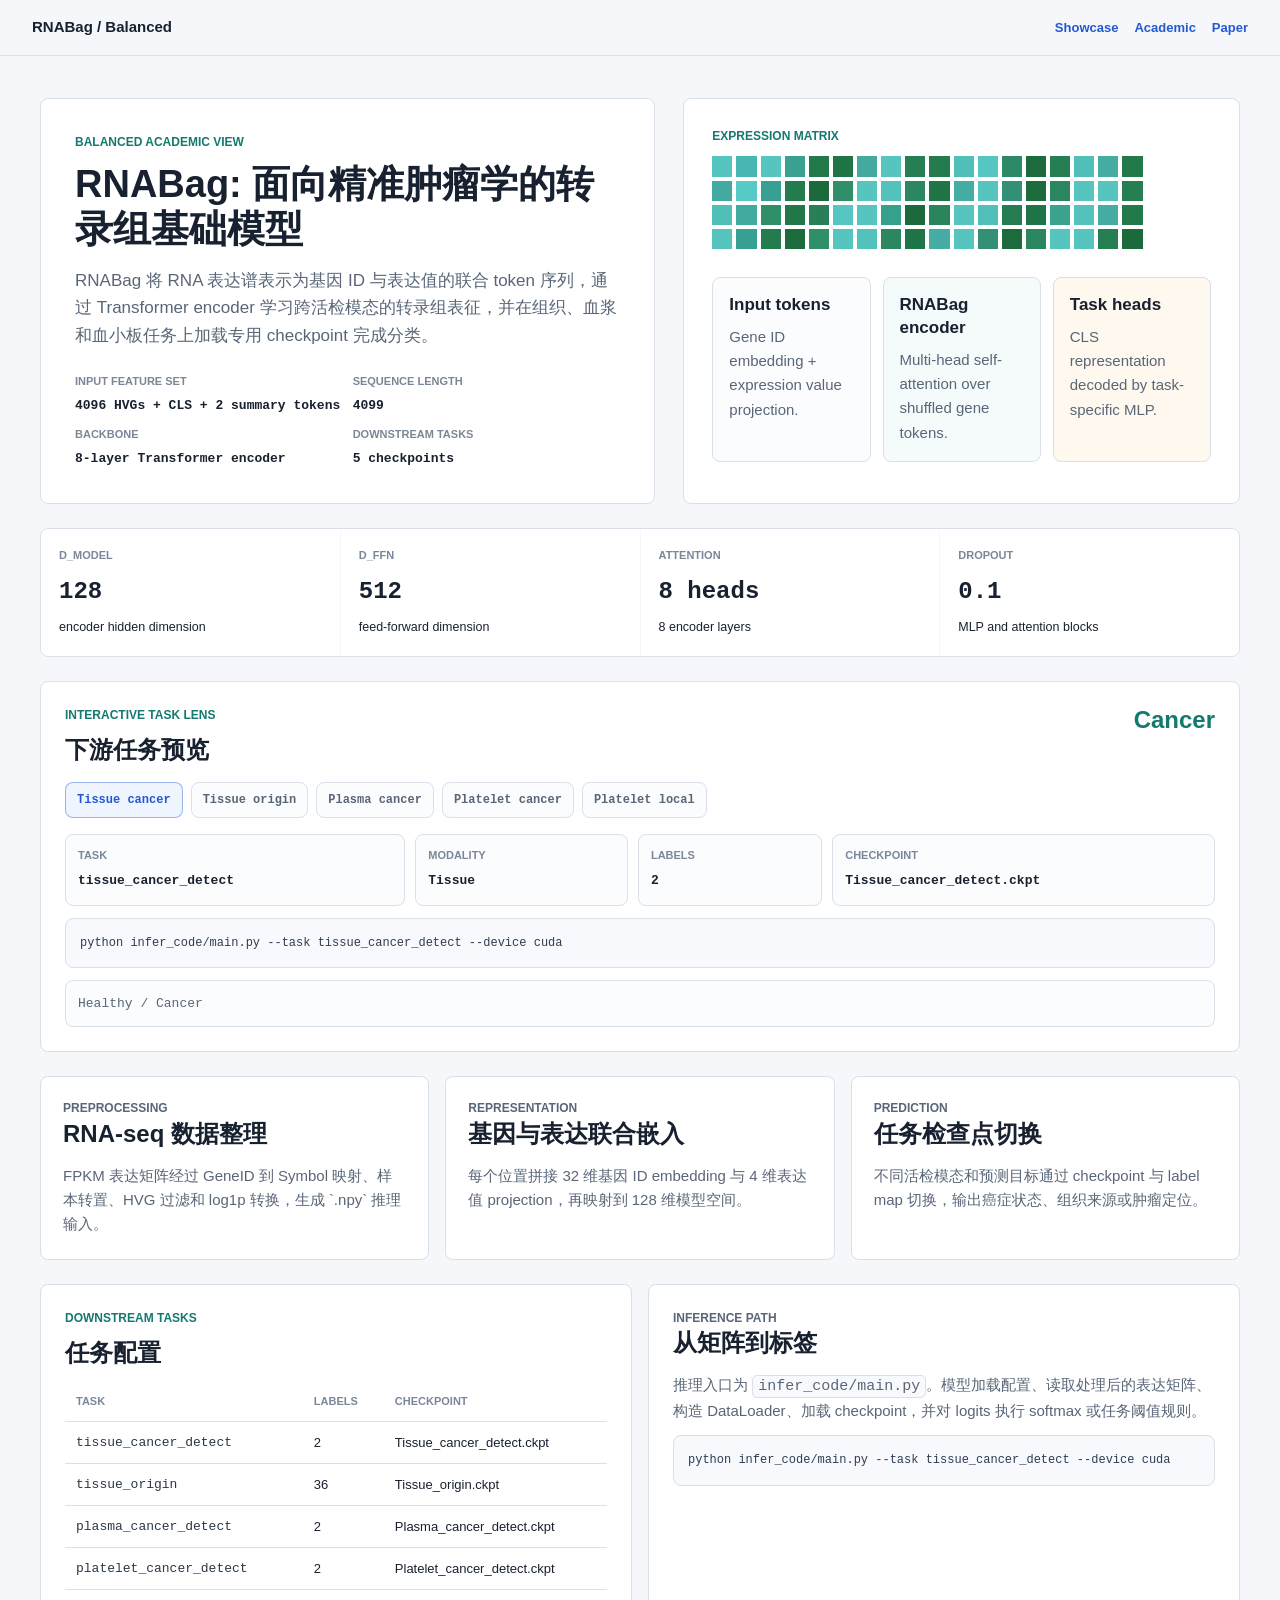
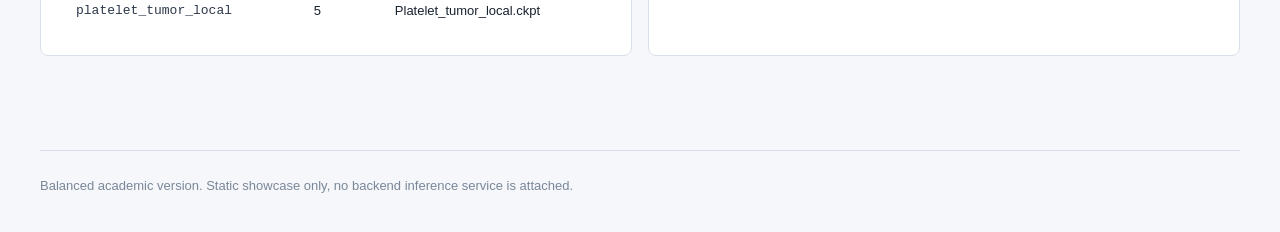
==== frontend/index2.html @ e2cae3b9 "Build RNABag showcase frontend" ====
<!doctype html>
<html lang="zh-CN">
<head>
  <meta charset="utf-8">
  <meta name="viewport" content="width=device-width, initial-scale=1">
  <title>RNABag Balanced Academic Showcase</title>
  <meta name="description" content="RNABag balanced academic showcase: model overview, architecture configuration, tasks, and inference workflow.">
  <link rel="icon" href="data:,">
  <link rel="stylesheet" href="academic.css">
</head>
<body>
  <nav class="academic-nav" aria-label="版本导航">
    <strong>RNABag / Balanced</strong>
    <div>
      <a href="index.html">Showcase</a>
      <a href="index3.html">Academic</a>
      <a href="https://www.biorxiv.org/content/10.64898/2026.04.19.719450v1" target="_blank" rel="noreferrer">Paper</a>
    </div>
  </nav>

  <main class="academic-page">
    <section class="balanced-hero" aria-labelledby="balanced-title">
      <div class="paper-title">
        <p class="kicker">Balanced Academic View</p>
        <h1 id="balanced-title">RNABag: 面向精准肿瘤学的转录组基础模型</h1>
        <p class="lead">
          RNABag 将 RNA 表达谱表示为基因 ID 与表达值的联合 token 序列，通过 Transformer encoder 学习跨活检模态的转录组表征，并在组织、血浆和血小板任务上加载专用 checkpoint 完成分类。
        </p>
        <div class="metadata" aria-label="模型摘要">
          <div>
            <span>Input feature set</span>
            <strong>4096 HVGs + CLS + 2 summary tokens</strong>
          </div>
          <div>
            <span>Sequence length</span>
            <strong>4099</strong>
          </div>
          <div>
            <span>Backbone</span>
            <strong>8-layer Transformer encoder</strong>
          </div>
          <div>
            <span>Downstream tasks</span>
            <strong>5 checkpoints</strong>
          </div>
        </div>
      </div>

      <aside class="diagram-panel" aria-label="RNABag 简化结构图">
        <p class="kicker">Expression Matrix</p>
        <div class="matrix-mini" aria-hidden="true">
          <span style="--c:#56c5c0"></span><span style="--c:#48b7b2"></span><span style="--c:#56c5c0"></span><span style="--c:#39a092"></span><span style="--c:#227a4a"></span><span style="--c:#1f7546"></span><span style="--c:#44aaa0"></span><span style="--c:#56c5c0"></span><span style="--c:#267f52"></span><span style="--c:#247b4d"></span><span style="--c:#50bfb8"></span><span style="--c:#55c6c2"></span><span style="--c:#2c8a66"></span><span style="--c:#1d6b3c"></span><span style="--c:#267f52"></span><span style="--c:#50bfb8"></span><span style="--c:#45ada4"></span><span style="--c:#227a4a"></span>
          <span style="--c:#42aaa0"></span><span style="--c:#58cac6"></span><span style="--c:#38a092"></span><span style="--c:#247b4d"></span><span style="--c:#1c6a3c"></span><span style="--c:#2e8f68"></span><span style="--c:#56c5c0"></span><span style="--c:#54c2bc"></span><span style="--c:#2a875f"></span><span style="--c:#1f7546"></span><span style="--c:#45ada4"></span><span style="--c:#56c5c0"></span><span style="--c:#348f77"></span><span style="--c:#1d6b3c"></span><span style="--c:#2a875f"></span><span style="--c:#56c5c0"></span><span style="--c:#56c5c0"></span><span style="--c:#267f52"></span>
          <span style="--c:#50bfb8"></span><span style="--c:#43aaa0"></span><span style="--c:#2e8f68"></span><span style="--c:#217748"></span><span style="--c:#287f58"></span><span style="--c:#55c6c2"></span><span style="--c:#56c5c0"></span><span style="--c:#35a08c"></span><span style="--c:#1c6a3c"></span><span style="--c:#2b855c"></span><span style="--c:#56c5c0"></span><span style="--c:#51c0bb"></span><span style="--c:#257c50"></span><span style="--c:#207548"></span><span style="--c:#3ba48f"></span><span style="--c:#54c2bc"></span><span style="--c:#45ada4"></span><span style="--c:#227a4a"></span>
          <span style="--c:#56c5c0"></span><span style="--c:#38a092"></span><span style="--c:#247b4d"></span><span style="--c:#1d6b3c"></span><span style="--c:#2e8f68"></span><span style="--c:#56c5c0"></span><span style="--c:#54c2bc"></span><span style="--c:#2a875f"></span><span style="--c:#207548"></span><span style="--c:#45ada4"></span><span style="--c:#56c5c0"></span><span style="--c:#348f77"></span><span style="--c:#1d6b3c"></span><span style="--c:#2a875f"></span><span style="--c:#56c5c0"></span><span style="--c:#56c5c0"></span><span style="--c:#267f52"></span><span style="--c:#1c6a3c"></span>
        </div>
        <div class="flow-stack">
          <article>
            <h3>Input tokens</h3>
            <p>Gene ID embedding + expression value projection.</p>
          </article>
          <article>
            <h3>RNABag encoder</h3>
            <p>Multi-head self-attention over shuffled gene tokens.</p>
          </article>
          <article>
            <h3>Task heads</h3>
            <p>CLS representation decoded by task-specific MLP.</p>
          </article>
        </div>
      </aside>
    </section>

    <section class="stat-list" aria-label="核心配置">
      <article>
        <span>d_model</span>
        <strong>128</strong>
        <small>encoder hidden dimension</small>
      </article>
      <article>
        <span>d_ffn</span>
        <strong>512</strong>
        <small>feed-forward dimension</small>
      </article>
      <article>
        <span>attention</span>
        <strong>8 heads</strong>
        <small>8 encoder layers</small>
      </article>
      <article>
        <span>dropout</span>
        <strong>0.1</strong>
        <small>MLP and attention blocks</small>
      </article>
    </section>

    <section class="interactive-card" data-academic-demo aria-labelledby="balanced-demo-title">
      <div class="interactive-head">
        <div>
          <p class="kicker">Interactive Task Lens</p>
          <h2 id="balanced-demo-title">下游任务预览</h2>
        </div>
        <strong data-demo-result>Cancer</strong>
      </div>
      <div class="task-switcher" role="tablist" aria-label="RNABag task preview">
        <button type="button" class="is-active" data-academic-task="tissue_cancer_detect">Tissue cancer</button>
        <button type="button" data-academic-task="tissue_origin">Tissue origin</button>
        <button type="button" data-academic-task="plasma_cancer_detect">Plasma cancer</button>
        <button type="button" data-academic-task="platelet_cancer_detect">Platelet cancer</button>
        <button type="button" data-academic-task="platelet_tumor_local">Platelet local</button>
      </div>
      <div class="demo-grid">
        <div>
          <span class="table-label">Task</span>
          <strong data-demo-title>tissue_cancer_detect</strong>
        </div>
        <div>
          <span class="table-label">Modality</span>
          <strong data-demo-modality>Tissue</strong>
        </div>
        <div>
          <span class="table-label">Labels</span>
          <strong data-demo-labels>2</strong>
        </div>
        <div>
          <span class="table-label">Checkpoint</span>
          <strong data-demo-checkpoint>Tissue_cancer_detect.ckpt</strong>
        </div>
      </div>
      <span class="code-block" data-demo-command>python infer_code/main.py --task tissue_cancer_detect --device cuda</span>
      <div class="demo-output" data-demo-output>Healthy / Cancer</div>
    </section>

    <section class="section-grid" aria-label="功能模块">
      <article class="compact-card">
        <p class="kicker">Preprocessing</p>
        <h2>RNA-seq 数据整理</h2>
        <p>FPKM 表达矩阵经过 GeneID 到 Symbol 映射、样本转置、HVG 过滤和 log1p 转换，生成 `.npy` 推理输入。</p>
      </article>
      <article class="compact-card">
        <p class="kicker">Representation</p>
        <h2>基因与表达联合嵌入</h2>
        <p>每个位置拼接 32 维基因 ID embedding 与 4 维表达值 projection，再映射到 128 维模型空间。</p>
      </article>
      <article class="compact-card">
        <p class="kicker">Prediction</p>
        <h2>任务检查点切换</h2>
        <p>不同活检模态和预测目标通过 checkpoint 与 label map 切换，输出癌症状态、组织来源或肿瘤定位。</p>
      </article>
    </section>

    <section class="two-column" aria-label="任务与流程">
      <article class="table-panel">
        <p class="kicker">Downstream Tasks</p>
        <h2>任务配置</h2>
        <table class="task-table">
          <thead>
            <tr>
              <th>Task</th>
              <th>Labels</th>
              <th>Checkpoint</th>
            </tr>
          </thead>
          <tbody>
            <tr>
              <td>tissue_cancer_detect</td>
              <td>2</td>
              <td>Tissue_cancer_detect.ckpt</td>
            </tr>
            <tr>
              <td>tissue_origin</td>
              <td>36</td>
              <td>Tissue_origin.ckpt</td>
            </tr>
            <tr>
              <td>plasma_cancer_detect</td>
              <td>2</td>
              <td>Plasma_cancer_detect.ckpt</td>
            </tr>
            <tr>
              <td>platelet_cancer_detect</td>
              <td>2</td>
              <td>Platelet_cancer_detect.ckpt</td>
            </tr>
            <tr>
              <td>platelet_tumor_local</td>
              <td>5</td>
              <td>Platelet_tumor_local.ckpt</td>
            </tr>
          </tbody>
        </table>
      </article>

      <article class="module-panel">
        <p class="kicker">Inference Path</p>
        <h2>从矩阵到标签</h2>
        <p>
          推理入口为 <code>infer_code/main.py</code>。模型加载配置、读取处理后的表达矩阵、构造 DataLoader、加载 checkpoint，并对 logits 执行 softmax 或任务阈值规则。
        </p>
        <span class="code-block">python infer_code/main.py --task tissue_cancer_detect --device cuda</span>
      </article>
    </section>
  </main>

  <footer class="academic-footer">
    Balanced academic version. Static showcase only, no backend inference service is attached.
  </footer>
  <script src="academic.js"></script>
</body>
</html>
---- frontend/academic.css ----
:root {
  --paper: #ffffff;
  --page: #f5f7fa;
  --ink: #18212f;
  --soft: #596678;
  --muted: #7a8798;
  --line: #d9e0ea;
  --line-dark: #b8c2d0;
  --blue: #2458d3;
  --teal: #14796f;
  --amber: #9b6b12;
  --rose: #b63a55;
  --code: #f7f9fc;
  --font: -apple-system, BlinkMacSystemFont, "Segoe UI", "PingFang SC", "Microsoft YaHei", sans-serif;
  --mono: "SFMono-Regular", "JetBrains Mono", Consolas, monospace;
}

* {
  box-sizing: border-box;
}

html {
  scroll-behavior: smooth;
}

body {
  margin: 0;
  color: var(--ink);
  background: var(--page);
  font-family: var(--font);
  font-size: 15px;
  line-height: 1.62;
  -webkit-font-smoothing: antialiased;
}

a {
  color: var(--blue);
  text-decoration: none;
}

.academic-nav {
  position: sticky;
  top: 0;
  z-index: 10;
  display: flex;
  align-items: center;
  justify-content: space-between;
  gap: 24px;
  min-height: 56px;
  padding: 0 32px;
  border-bottom: 1px solid var(--line);
  background: rgba(245, 247, 250, 0.92);
  backdrop-filter: blur(14px);
}

.academic-nav strong {
  color: var(--ink);
}

.academic-nav div {
  display: flex;
  flex-wrap: wrap;
  gap: 16px;
  font-size: 13px;
  font-weight: 650;
}

.academic-page {
  width: min(1200px, calc(100% - 48px));
  margin: 0 auto;
  padding: 42px 0 70px;
}

.academic-page.narrow {
  width: min(1060px, calc(100% - 42px));
}

.academic-page.model-card {
  width: min(1320px, calc(100% - 32px));
}

.balanced-hero {
  display: grid;
  grid-template-columns: minmax(0, 1.05fr) minmax(360px, 0.95fr);
  gap: 28px;
  align-items: stretch;
  margin-bottom: 24px;
}

.paper-title,
.summary-panel,
.module-panel,
.table-panel,
.compact-card,
.diagram-panel {
  border: 1px solid var(--line);
  border-radius: 8px;
  background: var(--paper);
}

.paper-title {
  padding: 34px;
}

.kicker {
  margin: 0 0 10px;
  color: var(--teal);
  font-size: 12px;
  font-weight: 760;
  letter-spacing: 0;
  text-transform: uppercase;
}

h1,
h2,
h3,
p {
  margin-top: 0;
}

h1 {
  margin-bottom: 16px;
  font-size: 38px;
  line-height: 1.16;
  font-weight: 760;
}

h2 {
  margin-bottom: 14px;
  font-size: 24px;
  line-height: 1.28;
}

h3 {
  margin-bottom: 8px;
  font-size: 17px;
  line-height: 1.35;
}

.lead {
  margin-bottom: 20px;
  color: var(--soft);
  font-size: 17px;
}

.metadata {
  display: grid;
  grid-template-columns: repeat(2, minmax(0, 1fr));
  gap: 10px;
  margin-top: 24px;
}

.metadata span,
.stat-list span,
.table-label {
  display: block;
  color: var(--muted);
  font-size: 11px;
  font-weight: 760;
  letter-spacing: 0;
  text-transform: uppercase;
}

.metadata strong {
  display: block;
  margin-top: 4px;
  font-family: var(--mono);
  font-size: 13px;
}

.diagram-panel {
  position: relative;
  min-height: 390px;
  padding: 28px;
  overflow: hidden;
}

.matrix-mini {
  display: grid;
  grid-template-columns: repeat(18, 1fr);
  gap: 4px;
  max-width: 430px;
  margin-bottom: 28px;
}

.matrix-mini span {
  aspect-ratio: 1;
  background: var(--c);
}

.flow-stack {
  display: grid;
  grid-template-columns: repeat(3, minmax(0, 1fr));
  gap: 12px;
}

.flow-stack article {
  min-height: 104px;
  padding: 16px;
  border: 1px solid var(--line);
  border-radius: 8px;
  background: #fbfcfe;
}

.flow-stack article:nth-child(2) {
  background: #f5fbfa;
}

.flow-stack article:nth-child(3) {
  background: #fff8ee;
}

.flow-stack p,
.compact-card p,
.module-panel p {
  margin-bottom: 0;
  color: var(--soft);
}

.stat-list {
  display: grid;
  grid-template-columns: repeat(4, minmax(0, 1fr));
  gap: 1px;
  margin-bottom: 24px;
  border: 1px solid var(--line);
  border-radius: 8px;
  overflow: hidden;
}

.stat-list article {
  min-height: 116px;
  padding: 18px;
  background: var(--paper);
}

.stat-list strong {
  display: block;
  margin: 8px 0 2px;
  font-family: var(--mono);
  font-size: 24px;
}

.section-grid {
  display: grid;
  grid-template-columns: repeat(3, minmax(0, 1fr));
  gap: 16px;
  margin-bottom: 24px;
}

.compact-card {
  padding: 22px;
}

.two-column {
  display: grid;
  grid-template-columns: minmax(0, 1fr) minmax(0, 1fr);
  gap: 16px;
  margin-bottom: 24px;
}

.module-panel,
.table-panel,
.summary-panel {
  padding: 24px;
}

.task-table,
.config-table {
  width: 100%;
  border-collapse: collapse;
  font-size: 13px;
}

.task-table th,
.task-table td,
.config-table th,
.config-table td {
  padding: 10px 11px;
  border-bottom: 1px solid var(--line);
  text-align: left;
  vertical-align: top;
}

.task-table th,
.config-table th {
  color: var(--muted);
  font-size: 11px;
  font-weight: 760;
  letter-spacing: 0;
  text-transform: uppercase;
}

.task-table td:first-child,
.config-table td:first-child {
  font-family: var(--mono);
  color: #2b3748;
}

.task-table tr:last-child td,
.config-table tr:last-child td {
  border-bottom: 0;
}

.task-table tr.is-highlighted td {
  background: #eef5ff;
}

code,
.code-block {
  font-family: var(--mono);
}

code {
  padding: 2px 5px;
  border: 1px solid var(--line);
  border-radius: 5px;
  background: var(--code);
}

.code-block {
  display: block;
  overflow-x: auto;
  margin: 12px 0 0;
  padding: 14px;
  border: 1px solid var(--line);
  border-radius: 8px;
  color: #2f3d52;
  background: var(--code);
  font-size: 12px;
  line-height: 1.7;
  white-space: pre-wrap;
}

.paper-header {
  padding: 28px 0 22px;
  border-bottom: 2px solid var(--line-dark);
}

.paper-header h1 {
  max-width: 900px;
  margin-bottom: 10px;
  font-size: 32px;
}

.paper-header p {
  max-width: 940px;
  margin-bottom: 0;
  color: var(--soft);
}

.model-card .paper-header h1 {
  max-width: 1060px;
}

.model-card .paper-header p {
  max-width: 1120px;
}

.paper-layout {
  display: grid;
  grid-template-columns: 280px minmax(0, 1fr);
  gap: 22px;
  padding-top: 22px;
}

.model-card .paper-layout {
  grid-template-columns: 230px minmax(0, 1fr);
  gap: 20px;
}

.toc {
  position: sticky;
  top: 78px;
  align-self: start;
  padding: 18px;
  border: 1px solid var(--line);
  border-radius: 8px;
  background: var(--paper);
}

.toc a {
  display: block;
  padding: 8px 0;
  border-bottom: 1px solid var(--line);
  color: var(--soft);
  font-size: 13px;
}

.toc a:last-child {
  border-bottom: 0;
}

.paper-content {
  display: grid;
  gap: 16px;
}

.dense-list {
  display: grid;
  grid-template-columns: repeat(2, minmax(0, 1fr));
  gap: 10px;
  margin: 0;
  padding: 0;
  list-style: none;
}

.dense-list li {
  padding: 10px 12px;
  border: 1px solid var(--line);
  border-radius: 8px;
  background: #fbfcfe;
}

.label-cloud {
  display: flex;
  flex-wrap: wrap;
  gap: 7px;
  margin-top: 12px;
}

.label-cloud span {
  padding: 5px 8px;
  border: 1px solid var(--line);
  border-radius: 6px;
  color: var(--soft);
  background: #fbfcfe;
  font-family: var(--mono);
  font-size: 12px;
}

.interactive-card {
  margin-bottom: 24px;
  padding: 24px;
  border: 1px solid var(--line);
  border-radius: 8px;
  background: var(--paper);
}

.interactive-head {
  display: flex;
  align-items: flex-start;
  justify-content: space-between;
  gap: 18px;
  margin-bottom: 16px;
}

.interactive-head h2 {
  margin-bottom: 0;
}

.interactive-head strong {
  flex: 0 0 auto;
  color: var(--teal);
  font-size: 24px;
  line-height: 1.2;
}

.task-switcher {
  display: flex;
  flex-wrap: wrap;
  gap: 8px;
  margin-bottom: 16px;
}

.task-switcher button {
  min-height: 36px;
  padding: 7px 11px;
  border: 1px solid var(--line);
  border-radius: 8px;
  color: var(--soft);
  background: #fbfcfe;
  cursor: pointer;
  font-family: var(--mono);
  font-size: 12px;
  font-weight: 650;
}

.task-switcher button:hover,
.task-switcher button.is-active {
  border-color: rgba(36, 88, 211, 0.42);
  color: var(--blue);
  background: #eef5ff;
}

.demo-grid {
  display: grid;
  grid-template-columns: minmax(0, 1.2fr) minmax(0, 0.75fr) minmax(0, 0.65fr) minmax(0, 1.35fr);
  gap: 10px;
}

.demo-grid div {
  min-height: 72px;
  padding: 12px;
  border: 1px solid var(--line);
  border-radius: 8px;
  background: #fbfcfe;
}

.demo-grid strong {
  display: block;
  margin-top: 5px;
  overflow-wrap: anywhere;
  font-family: var(--mono);
  font-size: 13px;
}

.demo-grid.dense-demo {
  grid-template-columns: 0.72fr 0.5fr 1.05fr 1.25fr;
}

.demo-output {
  margin-top: 12px;
  padding: 12px;
  border: 1px solid var(--line);
  border-radius: 8px;
  color: var(--soft);
  background: #fbfcfe;
  font-family: var(--mono);
  font-size: 13px;
}

.academic-footer {
  width: min(1200px, calc(100% - 48px));
  margin: 0 auto;
  padding: 24px 0 36px;
  border-top: 1px solid var(--line);
  color: var(--muted);
  font-size: 13px;
}

@media (max-width: 980px) {
  .balanced-hero,
  .two-column,
  .paper-layout,
  .model-card .paper-layout {
    grid-template-columns: 1fr;
  }

  .toc {
    position: static;
  }

  .stat-list,
  .section-grid,
  .demo-grid,
  .demo-grid.dense-demo {
    grid-template-columns: repeat(2, minmax(0, 1fr));
  }
}

@media (max-width: 640px) {
  .academic-nav {
    align-items: flex-start;
    flex-direction: column;
    padding: 14px 20px;
  }

  .academic-page,
  .academic-page.narrow,
  .academic-page.model-card,
  .academic-footer {
    width: min(100% - 32px, 1200px);
  }

  h1 {
    font-size: 30px;
  }

  .paper-header h1 {
    font-size: 26px;
  }

  .metadata,
  .stat-list,
  .section-grid,
  .flow-stack,
  .dense-list,
  .demo-grid,
  .demo-grid.dense-demo {
    grid-template-columns: 1fr;
  }

  .interactive-head {
    display: block;
  }

  .interactive-head strong {
    display: block;
    margin-top: 10px;
  }

  .task-table,
  .config-table {
    font-size: 12px;
  }
}
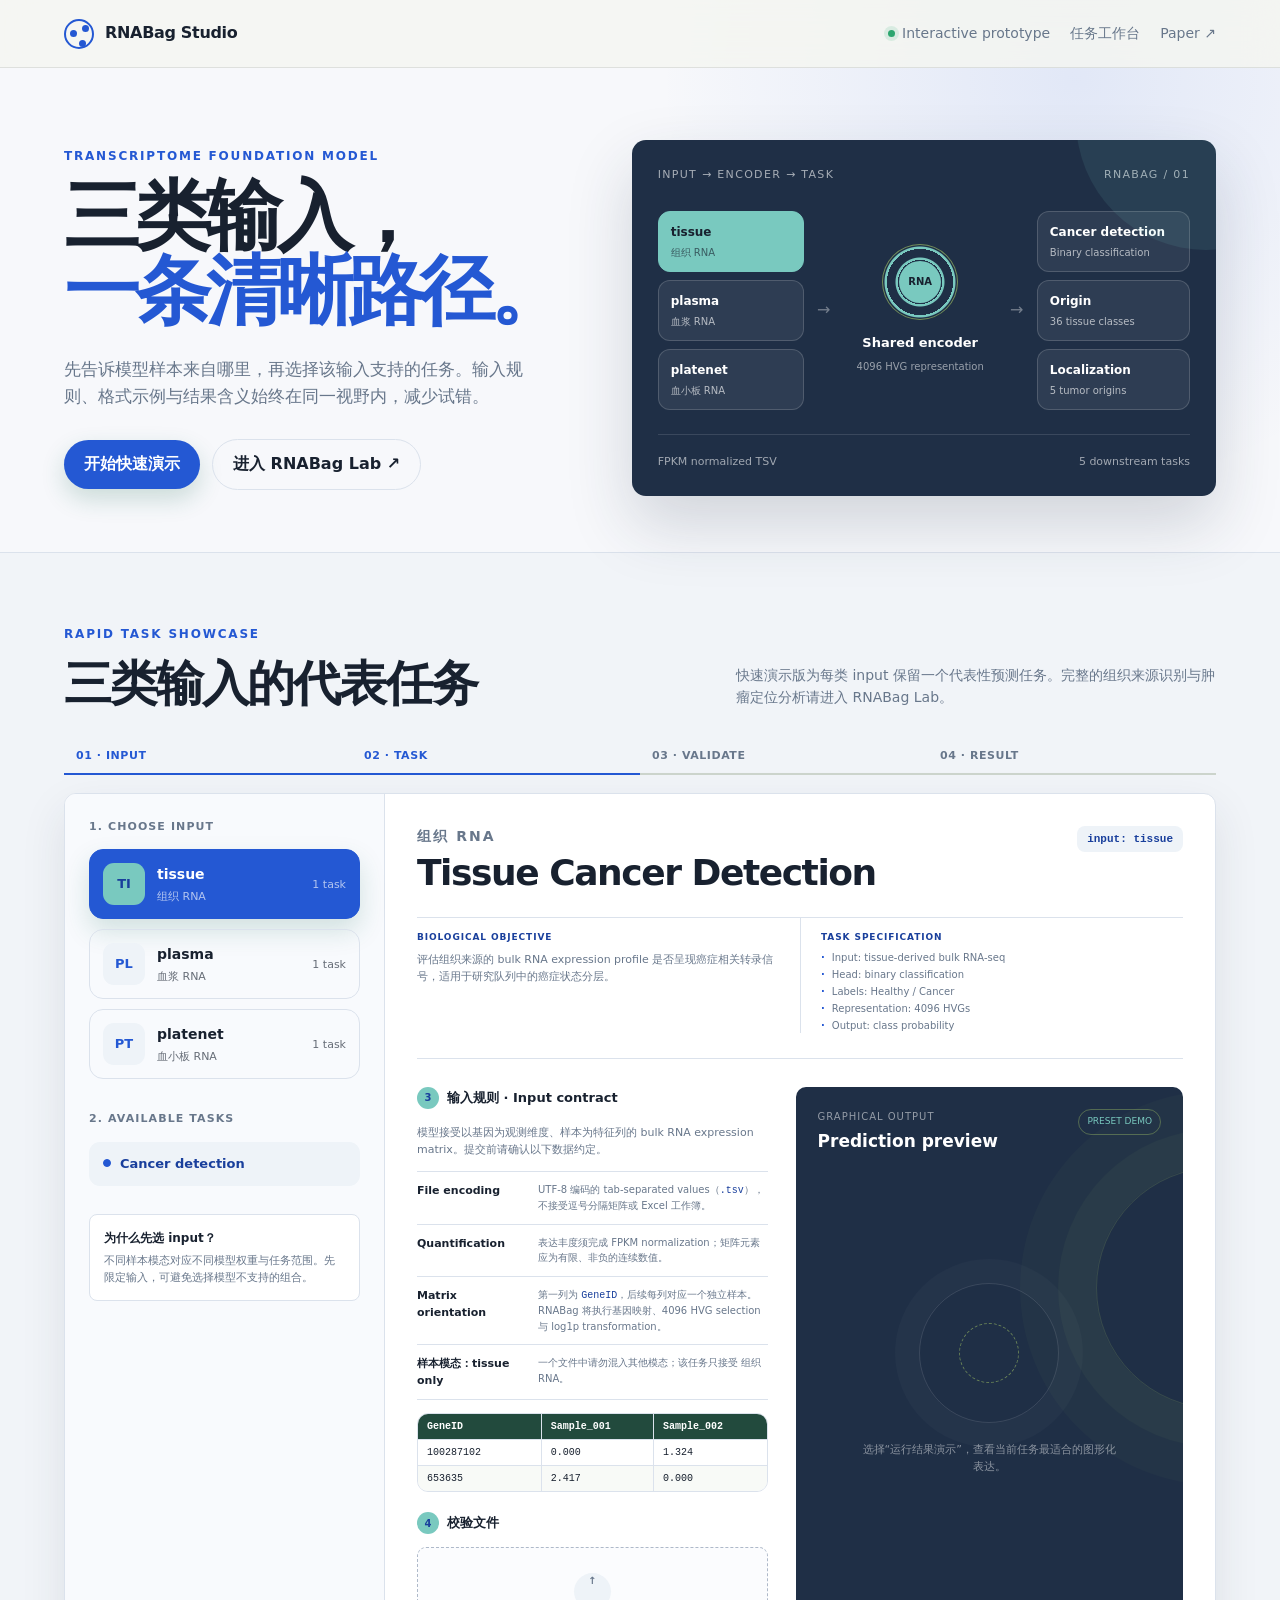
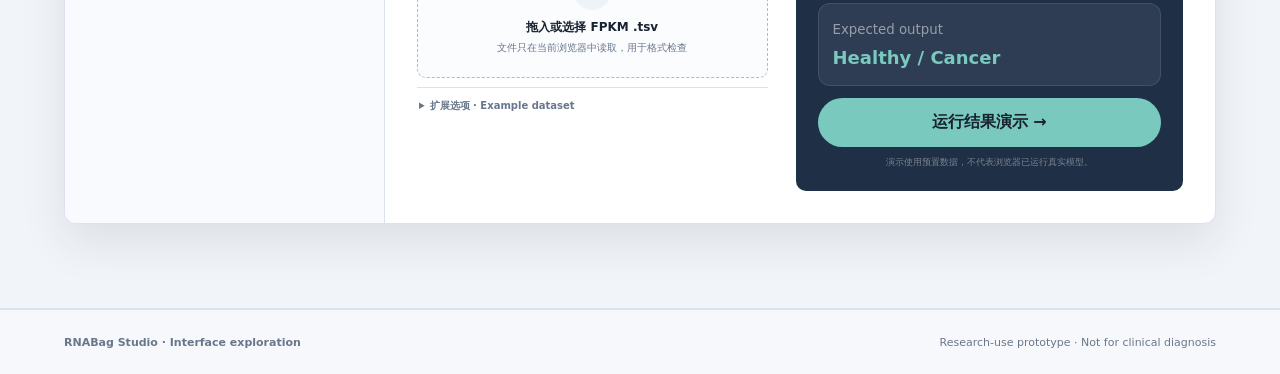
==== commit cc1ff157: "checkpoint: 保存 RNABag Lab 当前版本" ====
--- a/frontend/index2.html
+++ b/frontend/index2.html
@@ -3,208 +3,463 @@
 <head>
   <meta charset="utf-8">
   <meta name="viewport" content="width=device-width, initial-scale=1">
-  <title>RNABag Balanced Academic Showcase</title>
-  <meta name="description" content="RNABag balanced academic showcase: model overview, architecture configuration, tasks, and inference workflow.">
-  <link rel="icon" href="data:,">
-  <link rel="stylesheet" href="academic.css">
+  <title>RNABag Studio — 输入与任务设计探索</title>
+  <meta name="description" content="围绕 tissue、plasma 和 platenet 三类输入设计的 RNABag 交互原型。">
+  <style>
+    :root {
+      --ink: #18212f;
+      --muted: #68778b;
+      --paper: #f7f8fb;
+      --surface: #ffffff;
+      --line: #dbe2ec;
+      --green: #2458d3;
+      --green-dark: #193f9c;
+      --green-soft: #eef3f8;
+      --lime: #79c9bf;
+      --amber: #f4bd67;
+      --red: #b84f43;
+      --shadow: 0 18px 45px rgba(35, 48, 73, .10);
+      --radius: 12px;
+    }
+
+    * { box-sizing: border-box; }
+    html { scroll-behavior: smooth; }
+    body {
+      margin: 0;
+      color: var(--ink);
+      background:
+        radial-gradient(circle at 84% 4%, rgba(36, 88, 211, .10), transparent 26rem),
+        var(--paper);
+      font-family: Inter, "PingFang SC", "Microsoft YaHei", system-ui, sans-serif;
+      line-height: 1.55;
+    }
+    button, input { font: inherit; }
+    button, a { -webkit-tap-highlight-color: transparent; }
+    a { color: inherit; }
+
+    .nav {
+      height: 68px;
+      padding: 0 clamp(20px, 5vw, 72px);
+      display: flex;
+      align-items: center;
+      justify-content: space-between;
+      border-bottom: 1px solid rgba(23, 34, 29, .1);
+      background: rgba(244, 246, 241, .82);
+      backdrop-filter: blur(16px);
+      position: sticky;
+      top: 0;
+      z-index: 20;
+    }
+    .brand { display: flex; align-items: center; gap: 11px; font-weight: 800; text-decoration: none; letter-spacing: -.02em; }
+    .brand-mark { width: 30px; height: 30px; position: relative; border: 2px solid var(--green); border-radius: 50%; }
+    .brand-mark::before, .brand-mark::after { content: ""; position: absolute; width: 7px; height: 7px; background: var(--green); border-radius: 50%; }
+    .brand-mark::before { left: 4px; top: 9px; }
+    .brand-mark::after { right: 3px; top: 4px; box-shadow: -3px 15px 0 var(--green); }
+    .nav-right { display: flex; align-items: center; gap: 20px; color: var(--muted); font-size: 14px; }
+    .nav-right a { text-decoration: none; }
+    .nav-right a:hover { color: var(--ink); }
+    .status { display: flex; align-items: center; gap: 7px; }
+    .status::before { content: ""; width: 7px; height: 7px; border-radius: 50%; background: #2ca66f; box-shadow: 0 0 0 4px rgba(44, 166, 111, .13); }
+
+    .hero {
+      max-width: 1440px;
+      margin: 0 auto;
+      padding: 72px clamp(20px, 5vw, 72px) 56px;
+      display: grid;
+      grid-template-columns: minmax(0, .9fr) minmax(460px, 1.1fr);
+      align-items: center;
+      gap: clamp(48px, 7vw, 100px);
+    }
+    .eyebrow { margin: 0 0 14px; color: var(--green); font-size: 12px; font-weight: 800; letter-spacing: .15em; text-transform: uppercase; }
+    h1 { margin: 0; max-width: 650px; font-size: clamp(44px, 6vw, 76px); line-height: .98; letter-spacing: -.065em; }
+    .hero h1 em { display: inline-block; color: var(--green); font-style: normal; white-space: nowrap; }
+    .lede { margin: 28px 0 30px; max-width: 590px; color: var(--muted); font-size: 17px; }
+    .hero-actions { display: flex; gap: 12px; align-items: center; flex-wrap: wrap; }
+    .button { border: 0; border-radius: 999px; padding: 12px 20px; font-weight: 750; cursor: pointer; text-decoration: none; transition: transform .18s, box-shadow .18s, background .18s; }
+    .button:hover { transform: translateY(-2px); }
+    .button.primary { color: #fff; background: var(--green); box-shadow: 0 10px 24px rgba(23, 107, 82, .2); }
+    .button.primary:hover { background: var(--green-dark); }
+    .button.ghost { color: var(--ink); background: transparent; border: 1px solid var(--line); }
+
+    .pipeline-card { background: #1f2f46; color: #fff; padding: 26px; border-radius: 14px; box-shadow: 0 28px 65px rgba(35, 48, 73, .18); overflow: hidden; position: relative; }
+    .pipeline-card::after { content: ""; position: absolute; width: 260px; height: 260px; background: rgba(121, 201, 191, .10); border-radius: 50%; right: -120px; top: -150px; }
+    .pipeline-head { display: flex; justify-content: space-between; color: rgba(255,255,255,.6); font-size: 11px; letter-spacing: .12em; text-transform: uppercase; }
+    .pipeline { margin-top: 28px; display: grid; grid-template-columns: 1fr 28px 1.05fr 28px 1.05fr; align-items: center; gap: 6px; }
+    .p-stack { display: grid; gap: 8px; }
+    .p-node { border: 1px solid rgba(255,255,255,.16); background: rgba(255,255,255,.07); border-radius: 12px; padding: 11px 12px; }
+    .p-node.active { background: var(--lime); color: #18212f; border-color: var(--lime); }
+    .p-node strong, .p-node span { display: block; }
+    .p-node strong { font-size: 12px; }
+    .p-node span { margin-top: 3px; color: inherit; opacity: .65; font-size: 10px; }
+    .p-arrow { color: rgba(255,255,255,.38); text-align: center; }
+    .encoder { text-align: center; padding: 25px 8px; }
+    .encoder-visual { width: 76px; height: 76px; margin: 0 auto 13px; border-radius: 50%; display: grid; place-items: center; background: repeating-radial-gradient(circle, var(--lime) 0 2px, transparent 3px 11px); border: 1px solid rgba(201,240,111,.5); }
+    .encoder-visual::after { content: "RNA"; display: grid; place-items: center; width: 42px; height: 42px; border-radius: 50%; background: var(--lime); color: #18212f; font-size: 10px; font-weight: 900; }
+    .encoder strong { display: block; font-size: 13px; }
+    .encoder span { color: rgba(255,255,255,.55); font-size: 10px; }
+    .pipeline-foot { margin-top: 24px; padding-top: 18px; display: flex; justify-content: space-between; border-top: 1px solid rgba(255,255,255,.12); color: rgba(255,255,255,.58); font-size: 11px; }
+
+    .studio-wrap { background: #f1f4f8; border-top: 1px solid var(--line); border-bottom: 1px solid var(--line); }
+    .studio { max-width: 1440px; margin: 0 auto; padding: 72px clamp(20px, 5vw, 72px) 84px; }
+    .section-heading { display: flex; justify-content: space-between; align-items: end; gap: 30px; margin-bottom: 30px; }
+    .section-heading h2 { margin: 0; font-size: clamp(30px, 4vw, 48px); letter-spacing: -.045em; line-height: 1.05; }
+    .section-heading p:last-child { max-width: 480px; margin: 0; color: var(--muted); font-size: 14px; }
+    .stepbar { display: flex; gap: 0; margin: 0 0 18px; color: var(--muted); font-size: 11px; font-weight: 750; letter-spacing: .05em; text-transform: uppercase; }
+    .stepbar span { flex: 1; padding: 9px 12px; border-bottom: 2px solid #ccd4cc; }
+    .stepbar span.active { color: var(--green); border-color: var(--green); }
+
+    .workspace { display: grid; grid-template-columns: 320px minmax(0, 1fr); min-height: 730px; background: var(--surface); border: 1px solid var(--line); border-radius: var(--radius); box-shadow: var(--shadow); overflow: hidden; }
+    .sidebar { padding: 24px; background: #f8fafd; border-right: 1px solid var(--line); }
+    .side-label { margin: 0 0 14px; color: var(--muted); font-size: 11px; font-weight: 800; letter-spacing: .1em; text-transform: uppercase; }
+    .input-list { display: grid; gap: 10px; }
+    .input-card { width: 100%; display: grid; grid-template-columns: 42px 1fr auto; align-items: center; gap: 12px; padding: 13px; color: var(--ink); text-align: left; background: transparent; border: 1px solid var(--line); border-radius: 14px; cursor: pointer; transition: .18s ease; }
+    .input-card:hover { border-color: #9db5a9; background: #fff; }
+    .input-card.active { color: #fff; background: var(--green); border-color: var(--green); box-shadow: 0 12px 26px rgba(23,107,82,.17); }
+    .input-icon { width: 42px; height: 42px; display: grid; place-items: center; color: var(--green); background: var(--green-soft); border-radius: 11px; font-weight: 900; font-size: 13px; }
+    .input-card.active .input-icon { color: var(--green-dark); background: var(--lime); }
+    .input-name strong, .input-name span { display: block; }
+    .input-name strong { font-size: 14px; }
+    .input-name span { margin-top: 2px; opacity: .65; font-size: 11px; }
+    .input-count { font-size: 11px; opacity: .65; }
+    .task-area { margin-top: 31px; }
+    .task-list { display: grid; gap: 8px; }
+    .task-button { padding: 12px 14px; border: 0; border-radius: 11px; background: transparent; color: var(--muted); text-align: left; cursor: pointer; font-size: 13px; font-weight: 680; }
+    .task-button:hover { background: #edf2ed; color: var(--ink); }
+    .task-button.active { background: var(--green-soft); color: var(--green-dark); }
+    .task-button::before { content: ""; display: inline-block; width: 6px; height: 6px; margin-right: 9px; border: 1.5px solid currentColor; border-radius: 50%; vertical-align: 1px; }
+    .task-button.active::before { background: var(--green); border-color: var(--green); }
+    .scope-note { margin-top: 28px; padding: 14px; color: var(--muted); background: #fff; border: 1px solid var(--line); border-radius: 8px; font-size: 11px; }
+    .scope-note strong { display: block; margin-bottom: 5px; color: var(--ink); font-size: 12px; }
+
+    .main-panel { min-width: 0; padding: 32px; }
+    .task-header { display: block; padding-bottom: 25px; border-bottom: 1px solid var(--line); }
+    .task-title-row { display: flex; align-items: start; justify-content: space-between; gap: 22px; }
+    .task-header h3 { margin: 5px 0 8px; font-size: clamp(24px, 3vw, 36px); letter-spacing: -.04em; line-height: 1.1; }
+    .task-header p { max-width: 650px; margin: 0; color: var(--muted); font-size: 14px; }
+    .task-summary-grid { min-height: 116px; margin-top: 16px; display: grid; grid-template-columns: minmax(0, 1fr) minmax(0, 1fr); border-top: 1px solid var(--line); }
+    .summary-column { min-width: 0; padding: 13px 18px 0 0; }
+    .summary-column + .summary-column { padding-left: 20px; border-left: 1px solid var(--line); }
+    .summary-label { display: block; margin-bottom: 6px; color: var(--green-dark); font-size: 9px; font-weight: 800; letter-spacing: .1em; text-transform: uppercase; }
+    .task-summary-grid p { max-width: none; font-size: 11px; line-height: 1.55; }
+    .task-specs { margin: 0; padding: 0; display: grid; gap: 3px; list-style: none; }
+    .task-specs li { color: var(--muted); font-size: 10px; line-height: 1.4; }
+    .task-specs li::before { content: "·"; margin-right: 7px; color: var(--green); font-weight: 900; }
+    .api-key { flex: none; padding: 7px 10px; color: var(--green-dark); background: var(--green-soft); border-radius: 8px; font: 700 11px ui-monospace, SFMono-Regular, Consolas, monospace; }
+    .panel-grid { display: grid; grid-template-columns: minmax(0, .95fr) minmax(320px, 1.05fr); gap: 28px; padding-top: 28px; }
+    .block-title { display: flex; align-items: center; gap: 8px; margin: 0 0 13px; font-size: 13px; font-weight: 800; }
+    .number { width: 22px; height: 22px; display: grid; place-items: center; color: var(--green-dark); background: var(--lime); border-radius: 50%; font-size: 10px; }
+    .input-contract { padding: 2px 0 0; }
+    .contract-lede { margin: 0 0 13px; color: var(--muted); font-size: 11px; }
+    .contract-list { margin: 0; border-top: 1px solid var(--line); }
+    .contract-row { display: grid; grid-template-columns: 105px 1fr; gap: 16px; padding: 10px 0; border-bottom: 1px solid var(--line); }
+    .contract-row dt { margin: 0; color: var(--ink); font-size: 11px; font-weight: 750; }
+    .contract-row dd { margin: 0; color: var(--muted); font-size: 10px; }
+    .contract-row code { color: var(--green-dark); font-size: 10px; }
+    .schema { margin-top: 13px; border: 1px solid var(--line); border-radius: 11px; overflow: hidden; font: 10px ui-monospace, SFMono-Regular, Consolas, monospace; }
+    .schema-row { display: grid; grid-template-columns: 1.1fr 1fr 1fr; }
+    .schema-row span { min-width: 0; padding: 7px 9px; overflow: hidden; text-overflow: ellipsis; border-right: 1px solid var(--line); }
+    .schema-row span:last-child { border-right: 0; }
+    .schema-row:first-child { color: #fff; background: #224a3d; font-weight: 700; }
+    .schema-row + .schema-row { border-top: 1px solid var(--line); }
+    .schema-row:nth-child(3) { background: #f8faf7; }
+    .upload { margin-top: 20px; }
+    .dropzone { display: block; padding: 22px; text-align: center; border: 1.5px dashed #aeb9c9; border-radius: 9px; background: #fbfcfe; cursor: pointer; transition: .18s; }
+    .dropzone:hover, .dropzone.drag { background: var(--green-soft); border-color: var(--green); }
+    .dropzone input { position: absolute; opacity: 0; pointer-events: none; }
+    .drop-icon { width: 37px; height: 37px; display: grid; place-items: center; margin: 0 auto 8px; border-radius: 50%; background: var(--green-soft); color: var(--green); font-weight: 900; }
+    .dropzone strong, .dropzone span { display: block; }
+    .dropzone strong { font-size: 12px; }
+    .dropzone span { margin-top: 3px; color: var(--muted); font-size: 10px; }
+    .validation { display: none; margin-top: 10px; padding: 11px 12px; border-radius: 10px; font-size: 11px; }
+    .validation.show { display: block; }
+    .validation.ok { color: #145941; background: #e5f4ec; }
+    .validation.warn { color: #7c4b16; background: #fff0d8; }
+    .sample-options { height: 104px; margin-top: 9px; overflow: hidden; border-top: 1px solid var(--line); }
+    .sample-options summary { padding: 10px 2px; color: var(--muted); cursor: pointer; font-size: 10px; font-weight: 700; }
+    .sample-options p { margin: 2px 2px 7px; color: var(--muted); font-size: 10px; }
+    .sample-link { display: flex; justify-content: space-between; gap: 10px; margin-top: 5px; padding: 9px 11px; color: var(--green-dark); text-decoration: none; border: 1px solid var(--line); border-radius: 7px; background: #f8fafd; font: 10px ui-monospace, SFMono-Regular, Consolas, monospace; }
+    .sample-link:hover { background: #f3f6f2; color: var(--green); }
+
+    .result-card { height: 100%; min-height: 490px; display: flex; flex-direction: column; padding: 22px; color: #fff; background: #1f2f46; border-radius: 10px; overflow: hidden; position: relative; }
+    .result-card::after { content: ""; position: absolute; width: 240px; height: 240px; border: 1px solid rgba(201,240,111,.14); border-radius: 50%; right: -155px; top: 80px; box-shadow: 0 0 0 38px rgba(201,240,111,.035), 0 0 0 76px rgba(201,240,111,.025); }
+    .result-head { display: flex; justify-content: space-between; align-items: start; position: relative; z-index: 1; }
+    .result-head small { display: block; color: rgba(255,255,255,.52); font-size: 10px; letter-spacing: .1em; text-transform: uppercase; }
+    .result-head strong { display: block; margin-top: 4px; font-size: 17px; }
+    .demo-badge { padding: 5px 8px; color: var(--lime); border: 1px solid rgba(201,240,111,.3); border-radius: 999px; font-size: 9px; }
+    .chart { flex: 1; min-height: 285px; display: grid; align-content: center; position: relative; z-index: 1; }
+    .empty-chart { text-align: center; color: rgba(255,255,255,.48); }
+    .empty-orbit { width: 140px; height: 140px; margin: 0 auto 18px; display: grid; place-items: center; border: 1px solid rgba(255,255,255,.12); border-radius: 50%; box-shadow: 0 0 0 24px rgba(255,255,255,.025); }
+    .empty-orbit::after { content: ""; width: 58px; height: 58px; border: 1px dashed rgba(201,240,111,.42); border-radius: 50%; }
+    .empty-chart p { max-width: 260px; margin: 0 auto; font-size: 11px; }
+    .probability { margin: 15px 0; }
+    .prob-meta { display: flex; justify-content: space-between; margin-bottom: 7px; font-size: 11px; }
+    .prob-meta strong { font-size: 13px; }
+    .bar { height: 12px; overflow: hidden; background: rgba(255,255,255,.09); border-radius: 999px; }
+    .bar i { display: block; height: 100%; width: 0; border-radius: inherit; background: var(--lime); transition: width .7s cubic-bezier(.2,.8,.2,1); }
+    .probability.secondary .bar i { background: rgba(255,255,255,.35); }
+    .rank-row { display: grid; grid-template-columns: 74px 1fr 38px; align-items: center; gap: 9px; margin: 12px 0; font-size: 10px; }
+    .rank-row .bar { height: 8px; }
+    .rank-row:first-child { color: var(--lime); }
+    .rank-row:first-child .bar i { background: var(--lime); }
+    .result-summary { padding: 13px 14px; background: rgba(255,255,255,.07); border: 1px solid rgba(255,255,255,.1); border-radius: 12px; position: relative; z-index: 1; }
+    .result-summary small { color: rgba(255,255,255,.5); }
+    .result-summary strong { display: block; margin-top: 2px; color: var(--lime); font-size: 18px; }
+    .run { width: 100%; margin-top: 12px; color: #18212f; background: var(--lime); box-shadow: none; position: relative; z-index: 1; }
+    .run:hover { background: #d7f88c; }
+    .disclaimer { margin: 9px 4px 0; color: rgba(255,255,255,.4); text-align: center; font-size: 9px; position: relative; z-index: 1; }
+
+    footer { padding: 24px clamp(20px, 5vw, 72px); display: flex; justify-content: space-between; color: var(--muted); border-top: 1px solid var(--line); font-size: 11px; }
+
+    body.lab-mode { min-width: 980px; background: #f1f4f8; }
+    body.lab-mode .nav, body.lab-mode .hero, body.lab-mode footer { display: none; }
+    body.lab-mode .studio-wrap { min-height: 100vh; border: 0; }
+    body.lab-mode .studio { max-width: none; min-height: 100vh; padding: 24px 28px 28px; }
+    body.lab-mode .section-heading { margin-bottom: 18px; }
+    body.lab-mode .section-heading h2 { font-size: 34px; }
+    body.lab-mode .workspace { min-height: calc(100vh - 150px); }
+    body.lab-mode .main-panel { padding: 28px 34px; }
+    body.lab-mode .panel-grid { grid-template-columns: minmax(360px, .82fr) minmax(430px, 1.18fr); }
+
+    @media (max-width: 1050px) {
+      .hero { grid-template-columns: 1fr; }
+      .pipeline-card { max-width: 760px; }
+      .workspace { grid-template-columns: 250px minmax(0,1fr); }
+      .panel-grid { grid-template-columns: 1fr; }
+      .result-card { min-height: 430px; }
+    }
+    @media (max-width: 760px) {
+      .nav-right .status { display: none; }
+      .hero { padding-top: 48px; }
+      h1 { font-size: 45px; }
+      .pipeline { grid-template-columns: 1fr; }
+      .p-arrow { transform: rotate(90deg); }
+      .p-stack { grid-template-columns: repeat(3, 1fr); }
+      .encoder { padding: 10px; }
+      .encoder-visual { width: 60px; height: 60px; }
+      .section-heading { display: block; }
+      .section-heading p:last-child { margin-top: 12px; }
+      .stepbar { display: none; }
+      .workspace { display: block; }
+      .sidebar { border-right: 0; border-bottom: 1px solid var(--line); }
+      .input-list { grid-template-columns: repeat(3, 1fr); }
+      .input-card { display: block; text-align: center; padding: 11px 5px; }
+      .input-icon { margin: 0 auto 7px; }
+      .input-count, .input-name span { display: none; }
+      .task-list { grid-template-columns: repeat(2, 1fr); }
+      .scope-note { display: none; }
+      .main-panel { padding: 22px 16px; }
+      .task-header { display: block; }
+      .task-summary-grid { grid-template-columns: 1fr; }
+      .summary-column + .summary-column { padding-left: 0; border-left: 0; }
+      .api-key { display: inline-block; margin-top: 12px; }
+      footer { display: block; }
+      footer span { display: block; margin-top: 6px; }
+    }
+  </style>
 </head>
 <body>
-  <nav class="academic-nav" aria-label="版本导航">
-    <strong>RNABag / Balanced</strong>
-    <div>
-      <a href="index.html">Showcase</a>
-      <a href="index3.html">Academic</a>
-      <a href="https://www.biorxiv.org/content/10.64898/2026.04.19.719450v1" target="_blank" rel="noreferrer">Paper</a>
+  <nav class="nav">
+    <a class="brand" href="#top"><span class="brand-mark" aria-hidden="true"></span>RNABag Studio</a>
+    <div class="nav-right"><span class="status">Interactive prototype</span><a href="#studio">任务工作台</a><a href="https://www.biorxiv.org/content/10.64898/2026.04.19.719450v1" target="_blank" rel="noreferrer">Paper ↗</a></div>
+  </nav>
+
+  <main id="top">
+    <section class="hero">
+      <div>
+        <p class="eyebrow">Transcriptome foundation model</p>
+        <h1>三类输入，<br><em>一条清晰路径。</em></h1>
+        <p class="lede">先告诉模型样本来自哪里，再选择该输入支持的任务。输入规则、格式示例与结果含义始终在同一视野内，减少试错。</p>
+        <div class="hero-actions"><a class="button primary" href="#studio">开始快速演示</a><a class="button ghost" href="ranbag_lab.html">进入 RNABag Lab ↗</a></div>
+      </div>
+      <div class="pipeline-card" aria-label="RNABag 输入到任务的流程图">
+        <div class="pipeline-head"><span>Input → encoder → task</span><span>RNABag / 01</span></div>
+        <div class="pipeline">
+          <div class="p-stack">
+            <div class="p-node active"><strong>tissue</strong><span>组织 RNA</span></div>
+            <div class="p-node"><strong>plasma</strong><span>血浆 RNA</span></div>
+            <div class="p-node"><strong>platenet</strong><span>血小板 RNA</span></div>
+          </div>
+          <div class="p-arrow">→</div>
+          <div class="encoder"><div class="encoder-visual"></div><strong>Shared encoder</strong><span>4096 HVG representation</span></div>
+          <div class="p-arrow">→</div>
+          <div class="p-stack"><div class="p-node"><strong>Cancer detection</strong><span>Binary classification</span></div><div class="p-node"><strong>Origin</strong><span>36 tissue classes</span></div><div class="p-node"><strong>Localization</strong><span>5 tumor origins</span></div></div>
+        </div>
+        <div class="pipeline-foot"><span>FPKM normalized TSV</span><span>5 downstream tasks</span></div>
+      </div>
+    </section>
+
+    <div class="studio-wrap" id="studio">
+      <section class="studio">
+        <div class="section-heading"><div><p class="eyebrow">Rapid task showcase</p><h2>三类输入的代表任务</h2></div><p>快速演示版为每类 input 保留一个代表性预测任务。完整的组织来源识别与肿瘤定位分析请进入 RNABag Lab。</p></div>
+        <div class="stepbar" aria-hidden="true"><span class="active">01 · Input</span><span class="active">02 · Task</span><span>03 · Validate</span><span>04 · Result</span></div>
+        <div class="workspace">
+          <aside class="sidebar">
+            <p class="side-label">1. Choose input</p>
+            <div class="input-list" id="input-list"></div>
+            <div class="task-area"><p class="side-label">2. Available tasks</p><div class="task-list" id="task-list"></div></div>
+            <div class="scope-note"><strong>为什么先选 input？</strong>不同样本模态对应不同模型权重与任务范围。先限定输入，可避免选择模型不支持的组合。</div>
+          </aside>
+
+          <section class="main-panel" aria-live="polite">
+            <header class="task-header">
+              <div class="task-title-row"><div><p class="eyebrow" id="modality">Tissue RNA</p><h3 id="task-title">Cancer Detection</h3></div><code class="api-key" id="api-key">input: tissue</code></div>
+              <div class="task-summary-grid">
+                <div class="summary-column"><span class="summary-label">Biological objective</span><p id="task-description"></p></div>
+                <div class="summary-column"><span class="summary-label">Task specification</span><ul class="task-specs" id="task-specs" aria-label="Task specifications"></ul></div>
+              </div>
+            </header>
+            <div class="panel-grid">
+              <div>
+                <h4 class="block-title"><span class="number">3</span>输入规则 · Input contract</h4>
+                <div class="input-contract">
+                  <p class="contract-lede">模型接受以基因为观测维度、样本为特征列的 bulk RNA expression matrix。提交前请确认以下数据约定。</p>
+                  <dl class="contract-list">
+                    <div class="contract-row"><dt>File encoding</dt><dd>UTF-8 编码的 tab-separated values（<code>.tsv</code>），不接受逗号分隔矩阵或 Excel 工作簿。</dd></div>
+                    <div class="contract-row"><dt>Quantification</dt><dd>表达丰度须完成 FPKM normalization；矩阵元素应为有限、非负的连续数值。</dd></div>
+                    <div class="contract-row"><dt>Matrix orientation</dt><dd>第一列为 <code>GeneID</code>，后续每列对应一个独立样本。RNABag 将执行基因映射、4096 HVG selection 与 log1p transformation。</dd></div>
+                    <div class="contract-row"><dt id="modality-rule">Sample modality</dt><dd id="modality-help">当前分析仅接受 tissue RNA；单一矩阵中不应混合不同生物样本模态。</dd></div>
+                  </dl>
+                </div>
+                <div class="schema" aria-label="TSV 格式示例"><div class="schema-row"><span>GeneID</span><span>Sample_001</span><span>Sample_002</span></div><div class="schema-row"><span>100287102</span><span>0.000</span><span>1.324</span></div><div class="schema-row"><span>653635</span><span>2.417</span><span>0.000</span></div></div>
+
+                <div class="upload">
+                  <h4 class="block-title"><span class="number">4</span>校验文件</h4>
+                  <label class="dropzone" id="dropzone"><input id="file-input" type="file" accept=".tsv,text/tab-separated-values,text/plain"><span class="drop-icon">↑</span><strong>拖入或选择 FPKM .tsv</strong><span>文件只在当前浏览器中读取，用于格式检查</span></label>
+                  <div class="validation" id="validation"></div>
+                  <details class="sample-options"><summary>扩展选项 · Example dataset</summary><p>下载与当前样本模态一致的 100-sample FPKM matrix，用于检查数据结构与快速演示。</p><a class="sample-link" id="sample-link" download><span id="sample-filename">rnabag_demo_fpkm_tissue_100.tsv</span><strong>Download ↓</strong></a></details>
+                </div>
+              </div>
+
+              <div class="result-card">
+                <div class="result-head"><div><small>Graphical output</small><strong id="result-title">Prediction preview</strong></div><span class="demo-badge">PRESET DEMO</span></div>
+                <div class="chart" id="chart"><div class="empty-chart"><div class="empty-orbit"></div><p>选择“运行结果演示”，查看当前任务最适合的图形化表达。</p></div></div>
+                <div class="result-summary" id="result-summary"><small>Expected output</small><strong id="expected-output">Healthy / Cancer</strong></div>
+                <button class="button run" id="run-demo" type="button">运行结果演示 →</button>
+                <p class="disclaimer">演示使用预置数据，不代表浏览器已运行真实模型。</p>
+              </div>
+            </div>
+          </section>
+        </div>
+      </section>
     </div>
-  </nav>
-
-  <main class="academic-page">
-    <section class="balanced-hero" aria-labelledby="balanced-title">
-      <div class="paper-title">
-        <p class="kicker">Balanced Academic View</p>
-        <h1 id="balanced-title">RNABag: 面向精准肿瘤学的转录组基础模型</h1>
-        <p class="lead">
-          RNABag 将 RNA 表达谱表示为基因 ID 与表达值的联合 token 序列，通过 Transformer encoder 学习跨活检模态的转录组表征，并在组织、血浆和血小板任务上加载专用 checkpoint 完成分类。
-        </p>
-        <div class="metadata" aria-label="模型摘要">
-          <div>
-            <span>Input feature set</span>
-            <strong>4096 HVGs + CLS + 2 summary tokens</strong>
-          </div>
-          <div>
-            <span>Sequence length</span>
-            <strong>4099</strong>
-          </div>
-          <div>
-            <span>Backbone</span>
-            <strong>8-layer Transformer encoder</strong>
-          </div>
-          <div>
-            <span>Downstream tasks</span>
-            <strong>5 checkpoints</strong>
-          </div>
-        </div>
-      </div>
-
-      <aside class="diagram-panel" aria-label="RNABag 简化结构图">
-        <p class="kicker">Expression Matrix</p>
-        <div class="matrix-mini" aria-hidden="true">
-          <span style="--c:#56c5c0"></span><span style="--c:#48b7b2"></span><span style="--c:#56c5c0"></span><span style="--c:#39a092"></span><span style="--c:#227a4a"></span><span style="--c:#1f7546"></span><span style="--c:#44aaa0"></span><span style="--c:#56c5c0"></span><span style="--c:#267f52"></span><span style="--c:#247b4d"></span><span style="--c:#50bfb8"></span><span style="--c:#55c6c2"></span><span style="--c:#2c8a66"></span><span style="--c:#1d6b3c"></span><span style="--c:#267f52"></span><span style="--c:#50bfb8"></span><span style="--c:#45ada4"></span><span style="--c:#227a4a"></span>
-          <span style="--c:#42aaa0"></span><span style="--c:#58cac6"></span><span style="--c:#38a092"></span><span style="--c:#247b4d"></span><span style="--c:#1c6a3c"></span><span style="--c:#2e8f68"></span><span style="--c:#56c5c0"></span><span style="--c:#54c2bc"></span><span style="--c:#2a875f"></span><span style="--c:#1f7546"></span><span style="--c:#45ada4"></span><span style="--c:#56c5c0"></span><span style="--c:#348f77"></span><span style="--c:#1d6b3c"></span><span style="--c:#2a875f"></span><span style="--c:#56c5c0"></span><span style="--c:#56c5c0"></span><span style="--c:#267f52"></span>
-          <span style="--c:#50bfb8"></span><span style="--c:#43aaa0"></span><span style="--c:#2e8f68"></span><span style="--c:#217748"></span><span style="--c:#287f58"></span><span style="--c:#55c6c2"></span><span style="--c:#56c5c0"></span><span style="--c:#35a08c"></span><span style="--c:#1c6a3c"></span><span style="--c:#2b855c"></span><span style="--c:#56c5c0"></span><span style="--c:#51c0bb"></span><span style="--c:#257c50"></span><span style="--c:#207548"></span><span style="--c:#3ba48f"></span><span style="--c:#54c2bc"></span><span style="--c:#45ada4"></span><span style="--c:#227a4a"></span>
-          <span style="--c:#56c5c0"></span><span style="--c:#38a092"></span><span style="--c:#247b4d"></span><span style="--c:#1d6b3c"></span><span style="--c:#2e8f68"></span><span style="--c:#56c5c0"></span><span style="--c:#54c2bc"></span><span style="--c:#2a875f"></span><span style="--c:#207548"></span><span style="--c:#45ada4"></span><span style="--c:#56c5c0"></span><span style="--c:#348f77"></span><span style="--c:#1d6b3c"></span><span style="--c:#2a875f"></span><span style="--c:#56c5c0"></span><span style="--c:#56c5c0"></span><span style="--c:#267f52"></span><span style="--c:#1c6a3c"></span>
-        </div>
-        <div class="flow-stack">
-          <article>
-            <h3>Input tokens</h3>
-            <p>Gene ID embedding + expression value projection.</p>
-          </article>
-          <article>
-            <h3>RNABag encoder</h3>
-            <p>Multi-head self-attention over shuffled gene tokens.</p>
-          </article>
-          <article>
-            <h3>Task heads</h3>
-            <p>CLS representation decoded by task-specific MLP.</p>
-          </article>
-        </div>
-      </aside>
-    </section>
-
-    <section class="stat-list" aria-label="核心配置">
-      <article>
-        <span>d_model</span>
-        <strong>128</strong>
-        <small>encoder hidden dimension</small>
-      </article>
-      <article>
-        <span>d_ffn</span>
-        <strong>512</strong>
-        <small>feed-forward dimension</small>
-      </article>
-      <article>
-        <span>attention</span>
-        <strong>8 heads</strong>
-        <small>8 encoder layers</small>
-      </article>
-      <article>
-        <span>dropout</span>
-        <strong>0.1</strong>
-        <small>MLP and attention blocks</small>
-      </article>
-    </section>
-
-    <section class="interactive-card" data-academic-demo aria-labelledby="balanced-demo-title">
-      <div class="interactive-head">
-        <div>
-          <p class="kicker">Interactive Task Lens</p>
-          <h2 id="balanced-demo-title">下游任务预览</h2>
-        </div>
-        <strong data-demo-result>Cancer</strong>
-      </div>
-      <div class="task-switcher" role="tablist" aria-label="RNABag task preview">
-        <button type="button" class="is-active" data-academic-task="tissue_cancer_detect">Tissue cancer</button>
-        <button type="button" data-academic-task="tissue_origin">Tissue origin</button>
-        <button type="button" data-academic-task="plasma_cancer_detect">Plasma cancer</button>
-        <button type="button" data-academic-task="platelet_cancer_detect">Platelet cancer</button>
-        <button type="button" data-academic-task="platelet_tumor_local">Platelet local</button>
-      </div>
-      <div class="demo-grid">
-        <div>
-          <span class="table-label">Task</span>
-          <strong data-demo-title>tissue_cancer_detect</strong>
-        </div>
-        <div>
-          <span class="table-label">Modality</span>
-          <strong data-demo-modality>Tissue</strong>
-        </div>
-        <div>
-          <span class="table-label">Labels</span>
-          <strong data-demo-labels>2</strong>
-        </div>
-        <div>
-          <span class="table-label">Checkpoint</span>
-          <strong data-demo-checkpoint>Tissue_cancer_detect.ckpt</strong>
-        </div>
-      </div>
-      <span class="code-block" data-demo-command>python infer_code/main.py --task tissue_cancer_detect --device cuda</span>
-      <div class="demo-output" data-demo-output>Healthy / Cancer</div>
-    </section>
-
-    <section class="section-grid" aria-label="功能模块">
-      <article class="compact-card">
-        <p class="kicker">Preprocessing</p>
-        <h2>RNA-seq 数据整理</h2>
-        <p>FPKM 表达矩阵经过 GeneID 到 Symbol 映射、样本转置、HVG 过滤和 log1p 转换，生成 `.npy` 推理输入。</p>
-      </article>
-      <article class="compact-card">
-        <p class="kicker">Representation</p>
-        <h2>基因与表达联合嵌入</h2>
-        <p>每个位置拼接 32 维基因 ID embedding 与 4 维表达值 projection，再映射到 128 维模型空间。</p>
-      </article>
-      <article class="compact-card">
-        <p class="kicker">Prediction</p>
-        <h2>任务检查点切换</h2>
-        <p>不同活检模态和预测目标通过 checkpoint 与 label map 切换，输出癌症状态、组织来源或肿瘤定位。</p>
-      </article>
-    </section>
-
-    <section class="two-column" aria-label="任务与流程">
-      <article class="table-panel">
-        <p class="kicker">Downstream Tasks</p>
-        <h2>任务配置</h2>
-        <table class="task-table">
-          <thead>
-            <tr>
-              <th>Task</th>
-              <th>Labels</th>
-              <th>Checkpoint</th>
-            </tr>
-          </thead>
-          <tbody>
-            <tr>
-              <td>tissue_cancer_detect</td>
-              <td>2</td>
-              <td>Tissue_cancer_detect.ckpt</td>
-            </tr>
-            <tr>
-              <td>tissue_origin</td>
-              <td>36</td>
-              <td>Tissue_origin.ckpt</td>
-            </tr>
-            <tr>
-              <td>plasma_cancer_detect</td>
-              <td>2</td>
-              <td>Plasma_cancer_detect.ckpt</td>
-            </tr>
-            <tr>
-              <td>platelet_cancer_detect</td>
-              <td>2</td>
-              <td>Platelet_cancer_detect.ckpt</td>
-            </tr>
-            <tr>
-              <td>platelet_tumor_local</td>
-              <td>5</td>
-              <td>Platelet_tumor_local.ckpt</td>
-            </tr>
-          </tbody>
-        </table>
-      </article>
-
-      <article class="module-panel">
-        <p class="kicker">Inference Path</p>
-        <h2>从矩阵到标签</h2>
-        <p>
-          推理入口为 <code>infer_code/main.py</code>。模型加载配置、读取处理后的表达矩阵、构造 DataLoader、加载 checkpoint，并对 logits 执行 softmax 或任务阈值规则。
-        </p>
-        <span class="code-block">python infer_code/main.py --task tissue_cancer_detect --device cuda</span>
-      </article>
-    </section>
+
   </main>
 
-  <footer class="academic-footer">
-    Balanced academic version. Static showcase only, no backend inference service is attached.
-  </footer>
-  <script src="academic.js"></script>
+  <footer><strong>RNABag Studio · Interface exploration</strong><span>Research-use prototype · Not for clinical diagnosis</span></footer>
+
+  <script>
+    const isLab = new URLSearchParams(window.location.search).get("mode") === "lab";
+    if (isLab) document.body.classList.add("lab-mode");
+
+    const inputs = {
+      tissue: {
+        label: "tissue", subtitle: "组织 RNA", icon: "TI", sample: "samples/rnabag_demo_fpkm_tissue_100.tsv",
+        tasks: {
+          cancer: { title: "Tissue Cancer Detection", description: "评估组织来源的 bulk RNA expression profile 是否呈现癌症相关转录信号，适用于研究队列中的癌症状态分层。", specs: ["Input: tissue-derived bulk RNA-seq", "Head: binary classification", "Labels: Healthy / Cancer", "Representation: 4096 HVGs", "Output: class probability"], expected: "Healthy / Cancer", type: "binary", result: [["Cancer", 91], ["Healthy", 9]] },
+          origin: { title: "Tissue Origin Identification", description: "根据全转录组表达特征推断样本最可能的组织来源，用于跨组织来源追踪、样本注释与 provenance confirmation。", specs: ["Input: tissue-derived bulk RNA-seq", "Head: 36-class classification", "Labels: tissue-origin ontology", "Representation: 4096 HVGs", "Output: ranked probabilities"], expected: "36 tissue classes", type: "rank", result: [["Pancreas", 67], ["Stomach", 18], ["Lung", 9], ["Other", 6]] }
+        }
+      },
+      plasma: {
+        label: "plasma", subtitle: "血浆 RNA", icon: "PL", sample: "samples/rnabag_demo_fpkm_plasma_100.tsv",
+        tasks: { cancer: { title: "Plasma Cancer Detection", description: "识别 plasma-derived RNA expression matrix 中的癌症相关信号，为 minimally invasive liquid-biopsy 研究提供分层依据。", specs: ["Input: plasma-derived RNA", "Head: binary classification", "Labels: Healthy / Cancer", "Assay: liquid-biopsy transcriptome", "Output: class probability"], expected: "Healthy / Cancer", type: "binary", result: [["Healthy", 78], ["Cancer", 22]] } }
+      },
+      platenet: {
+        label: "platenet", subtitle: "血小板 RNA", icon: "PT", sample: "samples/rnabag_demo_fpkm_platelet_100.tsv",
+        tasks: {
+          cancer: { title: "Platenet Cancer Detection", description: "利用 tumor-educated platelet 的转录组重编程信号评估癌症状态，捕捉循环系统中的肿瘤相关分子响应。", specs: ["Input: platelet-derived RNA", "Head: thresholded binary classifier", "Labels: Healthy / Cancer", "Biology: tumor-educated platelets", "Output: class probability"], expected: "Healthy / Cancer", type: "binary", result: [["Cancer", 83], ["Healthy", 17]] },
+          location: { title: "Tumor Localization", description: "基于血小板转录组特征定位最可能的肿瘤来源，为后续组织学验证提供候选器官或癌种假设。", specs: ["Input: platelet-derived RNA", "Head: 5-class classification", "Labels: HNSC / NSCLC / Glioma / PAAD / OV", "Biology: tumor-educated platelets", "Output: ranked probabilities"], expected: "HNSC / NSCLC / Glioma / PAAD / OV", type: "rank", result: [["NSCLC", 58], ["PAAD", 21], ["OV", 11], ["HNSC", 7], ["Glioma", 3]] }
+        }
+      }
+    };
+
+    if (!isLab) {
+      inputs.tissue.tasks = { cancer: inputs.tissue.tasks.cancer };
+      inputs.platenet.tasks = { cancer: inputs.platenet.tasks.cancer };
+    } else {
+      document.querySelector(".section-heading .eyebrow").textContent = "RNABag Lab · Analysis workspace";
+      document.querySelector(".section-heading h2").textContent = "Transcriptomic inference workspace";
+      document.querySelector(".section-heading p:last-child").textContent = "面向生物学与计算生物学研究者的完整工作台：选择样本模态与预测头，核验表达矩阵约定，并检查任务特异的图形化输出。";
+    }
+
+    const taskLabels = { cancer: "Cancer detection", origin: "Tissue origin · 36 classes", location: "Tumor localization · 5 classes" };
+    let activeInput = "tissue";
+    let activeTask = "cancer";
+    const $ = (selector) => document.querySelector(selector);
+
+    function renderInputList() {
+      $("#input-list").innerHTML = Object.entries(inputs).map(([key, item]) => `<button class="input-card ${key === activeInput ? "active" : ""}" data-input="${key}" type="button"><span class="input-icon">${item.icon}</span><span class="input-name"><strong>${item.label}</strong><span>${item.subtitle}</span></span><span class="input-count">${Object.keys(item.tasks).length} task${Object.keys(item.tasks).length > 1 ? "s" : ""}</span></button>`).join("");
+      document.querySelectorAll("[data-input]").forEach(button => button.addEventListener("click", () => selectInput(button.dataset.input)));
+    }
+
+    function renderTasks() {
+      const tasks = inputs[activeInput].tasks;
+      if (!tasks[activeTask]) activeTask = Object.keys(tasks)[0];
+      $("#task-list").innerHTML = Object.keys(tasks).map(key => `<button class="task-button ${key === activeTask ? "active" : ""}" data-task="${key}" type="button">${taskLabels[key]}</button>`).join("");
+      document.querySelectorAll("[data-task]").forEach(button => button.addEventListener("click", () => selectTask(button.dataset.task)));
+    }
+
+    function renderPanel() {
+      const input = inputs[activeInput];
+      const task = input.tasks[activeTask];
+      $("#modality").textContent = input.subtitle;
+      $("#task-title").textContent = task.title;
+      $("#task-description").textContent = task.description;
+      $("#task-specs").innerHTML = task.specs.map(item => `<li>${item}</li>`).join("");
+      $("#api-key").textContent = `input: ${activeInput}`;
+      $("#modality-rule").textContent = `样本模态：${activeInput} only`;
+      $("#modality-help").textContent = `一个文件中请勿混入其他模态；该任务只接受 ${input.subtitle}。`;
+      $("#expected-output").textContent = task.expected;
+      $("#sample-link").href = input.sample;
+      $("#sample-link").download = input.sample.split("/").pop();
+      $("#sample-filename").textContent = input.sample.split("/").pop();
+      $("#validation").className = "validation";
+      $("#file-input").value = "";
+      resetChart();
+    }
+
+    function selectInput(key) { activeInput = key; activeTask = Object.keys(inputs[key].tasks)[0]; renderInputList(); renderTasks(); renderPanel(); }
+    function selectTask(key) { activeTask = key; renderTasks(); renderPanel(); }
+    function resetChart() { $("#chart").innerHTML = `<div class="empty-chart"><div class="empty-orbit"></div><p>选择“运行结果演示”，查看当前任务最适合的图形化表达。</p></div>`; $("#result-summary").innerHTML = `<small>Expected output</small><strong id="expected-output">${inputs[activeInput].tasks[activeTask].expected}</strong>`; }
+
+    function runDemo() {
+      const task = inputs[activeInput].tasks[activeTask];
+      const top = task.result[0];
+      if (task.type === "binary") {
+        $("#chart").innerHTML = task.result.map((row, index) => `<div class="probability ${index ? "secondary" : ""}"><div class="prob-meta"><strong>${row[0]}</strong><span>${row[1]}%</span></div><div class="bar"><i data-width="${row[1]}"></i></div></div>`).join("");
+      } else {
+        $("#chart").innerHTML = `<div>${task.result.map(row => `<div class="rank-row"><strong>${row[0]}</strong><div class="bar"><i data-width="${row[1]}"></i></div><span>${row[1]}%</span></div>`).join("")}</div>`;
+      }
+      $("#result-summary").innerHTML = `<small>Top prediction · DEMO_001</small><strong>${top[0]} · ${top[1]}%</strong>`;
+      requestAnimationFrame(() => document.querySelectorAll("[data-width]").forEach(bar => bar.style.width = `${bar.dataset.width}%`));
+    }
+
+    async function validateFile(file) {
+      const box = $("#validation");
+      if (!file.name.toLowerCase().endsWith(".tsv")) { box.className = "validation show warn"; box.textContent = "格式不匹配：请选择 .tsv 文件，而不是 CSV 或 Excel 文件。"; return; }
+      const text = await file.slice(0, 160000).text();
+      const lines = text.split(/\r?\n/).filter(Boolean);
+      const headers = (lines[0] || "").split("\t");
+      const geneHeader = (headers[0] || "").trim().toLowerCase();
+      const hasGene = ["geneid", "gene_id", "gene"].includes(geneHeader);
+      const tabular = headers.length > 1;
+      let numeric = true;
+      lines.slice(1, 21).forEach(line => line.split("\t").slice(1).forEach(value => { if (value !== "" && (!Number.isFinite(Number(value)) || Number(value) < 0)) numeric = false; }));
+      const issues = [];
+      if (!tabular) issues.push("未检测到 Tab 分隔的样本列");
+      if (!hasGene) issues.push("第一列建议命名为 GeneID");
+      if (!numeric) issues.push("检测到非数值或负表达值");
+      if (issues.length) { box.className = "validation show warn"; box.textContent = `${file.name} · ${issues.join("；")}`; }
+      else { box.className = "validation show ok"; box.textContent = `✓ 基础格式通过 · ${headers.length - 1} 个样本列 · 已检查前 ${Math.min(20, Math.max(0, lines.length - 1))} 个基因行`; }
+    }
+
+    const dropzone = $("#dropzone");
+    $("#file-input").addEventListener("change", event => event.target.files[0] && validateFile(event.target.files[0]));
+    ["dragenter", "dragover"].forEach(name => dropzone.addEventListener(name, event => { event.preventDefault(); dropzone.classList.add("drag"); }));
+    ["dragleave", "drop"].forEach(name => dropzone.addEventListener(name, event => { event.preventDefault(); dropzone.classList.remove("drag"); }));
+    dropzone.addEventListener("drop", event => event.dataTransfer.files[0] && validateFile(event.dataTransfer.files[0]));
+    $("#run-demo").addEventListener("click", runDemo);
+
+    renderInputList(); renderTasks(); renderPanel();
+  </script>
 </body>
 </html>
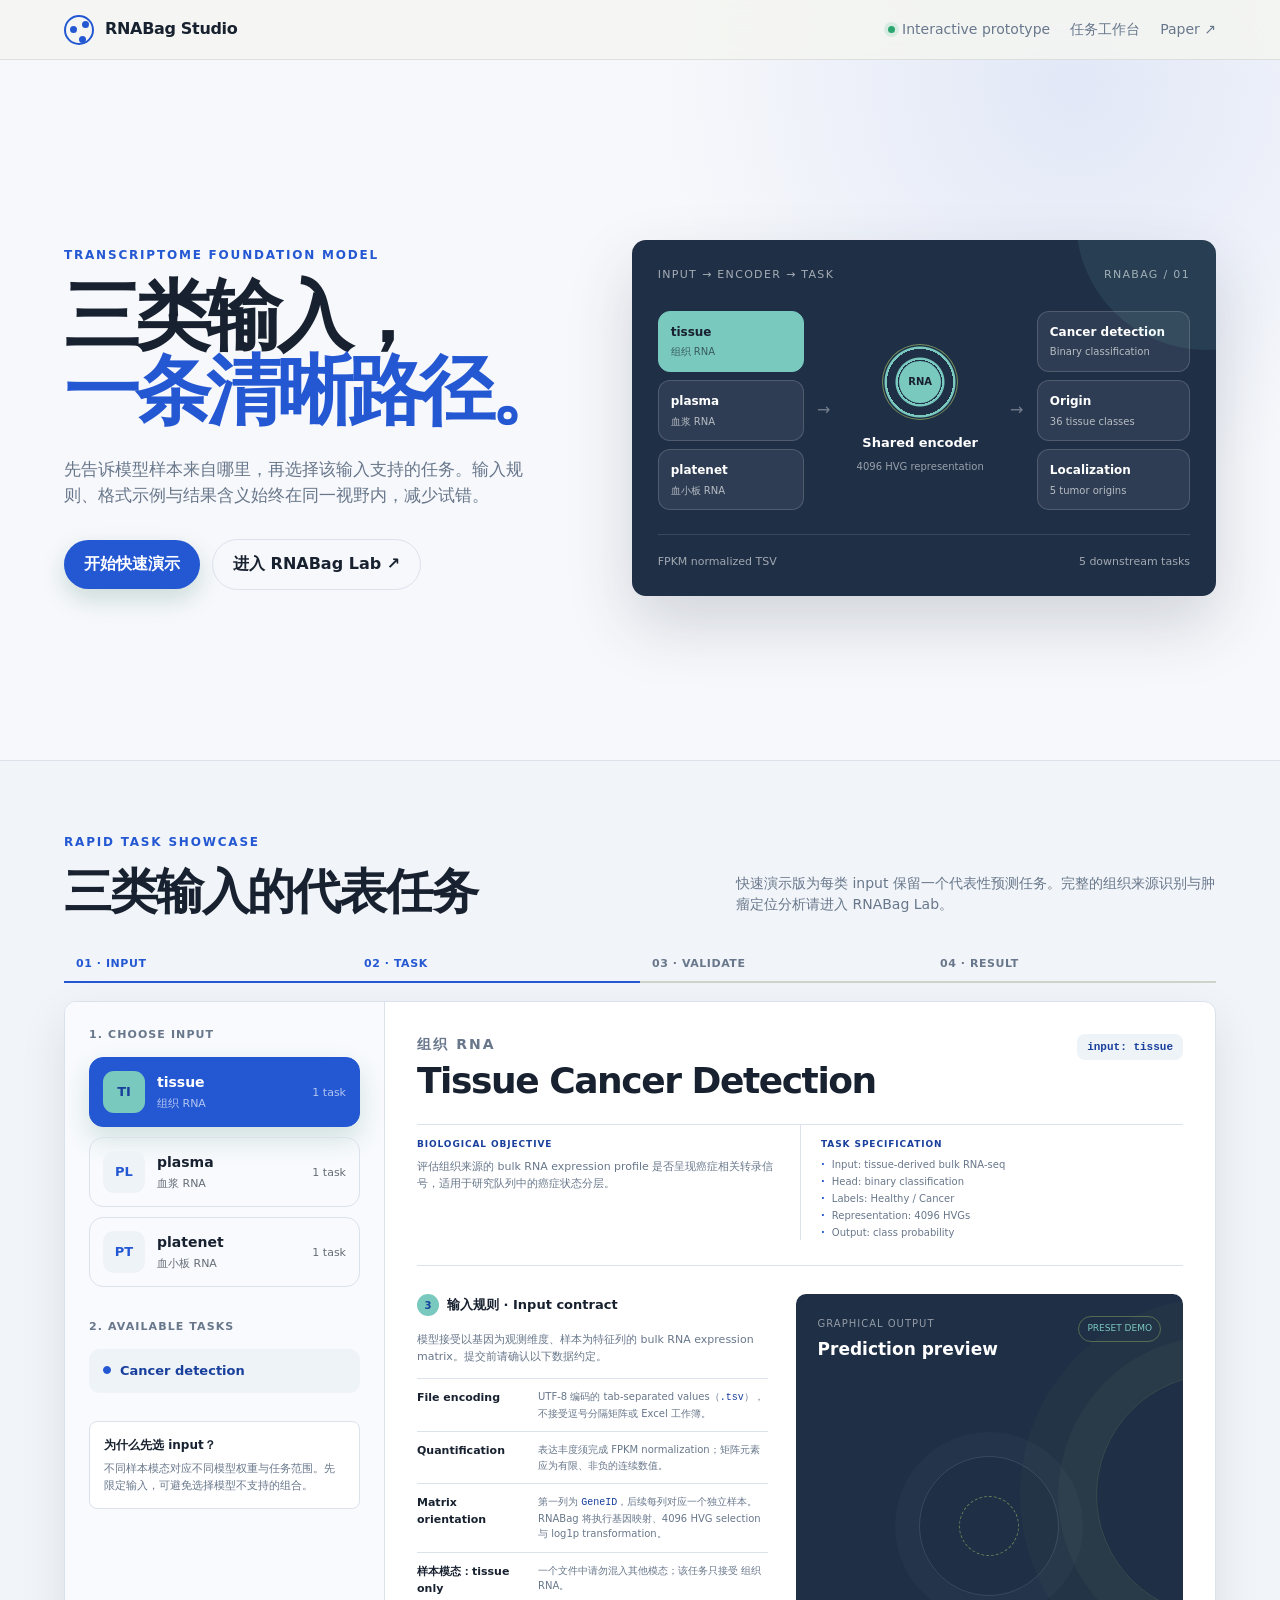
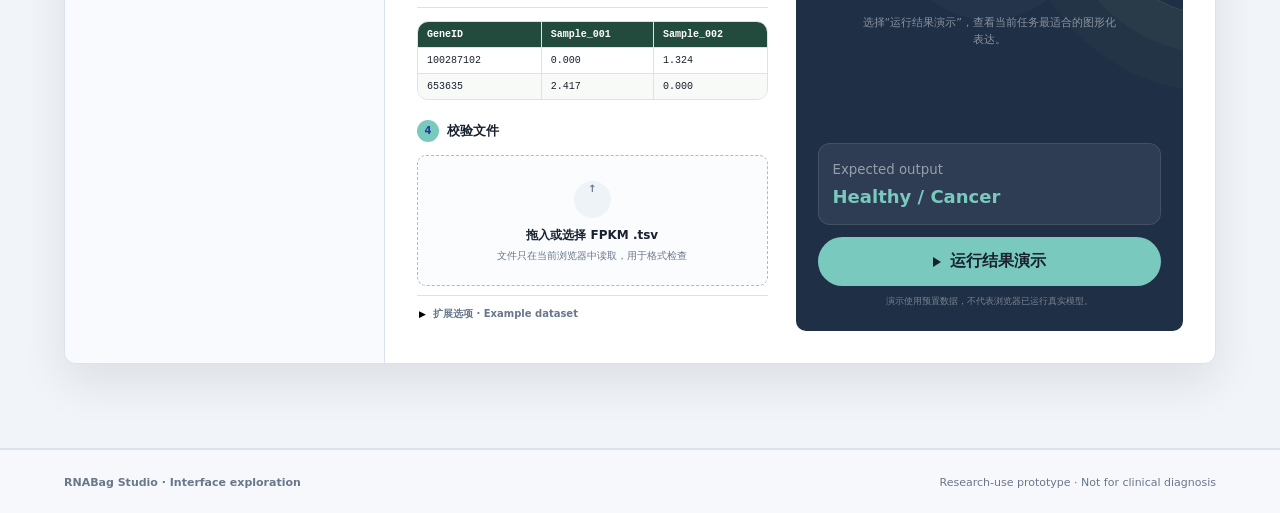
==== commit fd13d52a: "fix: optimize workspace layout and disclosure controls" ====
--- a/frontend/index2.html
+++ b/frontend/index2.html
@@ -23,7 +23,7 @@
     }
 
     * { box-sizing: border-box; }
-    html { scroll-behavior: smooth; }
+    html { scroll-behavior: smooth; scroll-padding-top: 68px; }
     body {
       margin: 0;
       color: var(--ink);
@@ -38,7 +38,7 @@
     a { color: inherit; }
 
     .nav {
-      height: 68px;
+      height: 60px;
       padding: 0 clamp(20px, 5vw, 72px);
       display: flex;
       align-items: center;
@@ -69,6 +69,7 @@
       grid-template-columns: minmax(0, .9fr) minmax(460px, 1.1fr);
       align-items: center;
       gap: clamp(48px, 7vw, 100px);
+      min-height: 700px; /* 设置最小高度 */
     }
     .eyebrow { margin: 0 0 14px; color: var(--green); font-size: 12px; font-weight: 800; letter-spacing: .15em; text-transform: uppercase; }
     h1 { margin: 0; max-width: 650px; font-size: clamp(44px, 6vw, 76px); line-height: .98; letter-spacing: -.065em; }
@@ -108,7 +109,7 @@
     .stepbar span { flex: 1; padding: 9px 12px; border-bottom: 2px solid #ccd4cc; }
     .stepbar span.active { color: var(--green); border-color: var(--green); }
 
-    .workspace { display: grid; grid-template-columns: 320px minmax(0, 1fr); min-height: 730px; background: var(--surface); border: 1px solid var(--line); border-radius: var(--radius); box-shadow: var(--shadow); overflow: hidden; }
+    .workspace { display: grid; grid-template-columns: 320px minmax(0, 1fr); min-height: 680px; background: var(--surface); border: 1px solid var(--line); border-radius: var(--radius); box-shadow: var(--shadow); overflow: hidden; }
     .sidebar { padding: 24px; background: #f8fafd; border-right: 1px solid var(--line); }
     .side-label { margin: 0 0 14px; color: var(--muted); font-size: 11px; font-weight: 800; letter-spacing: .1em; text-transform: uppercase; }
     .input-list { display: grid; gap: 10px; }
@@ -162,7 +163,7 @@
     .schema-row:first-child { color: #fff; background: #224a3d; font-weight: 700; }
     .schema-row + .schema-row { border-top: 1px solid var(--line); }
     .schema-row:nth-child(3) { background: #f8faf7; }
-    .upload { margin-top: 20px; }
+    .upload { margin-top: 20px; position: relative; }
     .dropzone { display: block; padding: 22px; text-align: center; border: 1.5px dashed #aeb9c9; border-radius: 9px; background: #fbfcfe; cursor: pointer; transition: .18s; }
     .dropzone:hover, .dropzone.drag { background: var(--green-soft); border-color: var(--green); }
     .dropzone input { position: absolute; opacity: 0; pointer-events: none; }
@@ -174,9 +175,14 @@
     .validation.show { display: block; }
     .validation.ok { color: #145941; background: #e5f4ec; }
     .validation.warn { color: #7c4b16; background: #fff0d8; }
-    .sample-options { height: 104px; margin-top: 9px; overflow: hidden; border-top: 1px solid var(--line); }
-    .sample-options summary { padding: 10px 2px; color: var(--muted); cursor: pointer; font-size: 10px; font-weight: 700; }
-    .sample-options p { margin: 2px 2px 7px; color: var(--muted); font-size: 10px; }
+    .sample-options { height: 36px; margin-top: 9px; overflow: visible; border-top: 1px solid var(--line); position: relative; z-index: 5; }
+    .sample-options summary { height: 36px; display: flex; align-items: center; gap: 7px; padding: 10px 2px; color: var(--muted); cursor: pointer; font-size: 10px; font-weight: 700; list-style: none; }
+    .sample-options summary::-webkit-details-marker { display: none; }
+    .sample-options summary::before { content: "▶"; flex: none; color: #000; font-size: 9px; line-height: 1; }
+    .sample-options[open] > summary::before { content: "▲"; }
+    .sample-popover { display: none; position: absolute; left: 0; right: 0; bottom: calc(100% - 1px); padding: 11px; background: #fff; border: 1px solid var(--line); border-radius: 9px 9px 0 0; box-shadow: 0 -12px 28px rgba(35, 48, 73, .12); }
+    .sample-options[open] .sample-popover { display: block; }
+    .sample-options p { margin: 0 0 7px; color: var(--muted); font-size: 10px; line-height: 1.45; }
     .sample-link { display: flex; justify-content: space-between; gap: 10px; margin-top: 5px; padding: 9px 11px; color: var(--green-dark); text-decoration: none; border: 1px solid var(--line); border-radius: 7px; background: #f8fafd; font: 10px ui-monospace, SFMono-Regular, Consolas, monospace; }
     .sample-link:hover { background: #f3f6f2; color: var(--green); }
 
@@ -204,7 +210,8 @@
     .result-summary { padding: 13px 14px; background: rgba(255,255,255,.07); border: 1px solid rgba(255,255,255,.1); border-radius: 12px; position: relative; z-index: 1; }
     .result-summary small { color: rgba(255,255,255,.5); }
     .result-summary strong { display: block; margin-top: 2px; color: var(--lime); font-size: 18px; }
-    .run { width: 100%; margin-top: 12px; color: #18212f; background: var(--lime); box-shadow: none; position: relative; z-index: 1; }
+    .run { width: 100%; margin-top: 12px; display: flex; align-items: center; justify-content: center; gap: 9px; color: #18212f; background: var(--lime); box-shadow: none; position: relative; z-index: 1; }
+    .run::before { content: ""; width: 0; height: 0; border-top: 5px solid transparent; border-bottom: 5px solid transparent; border-left: 8px solid #18212f; }
     .run:hover { background: #d7f88c; }
     .disclaimer { margin: 9px 4px 0; color: rgba(255,255,255,.4); text-align: center; font-size: 9px; position: relative; z-index: 1; }
 
@@ -213,16 +220,81 @@
     body.lab-mode { min-width: 980px; background: #f1f4f8; }
     body.lab-mode .nav, body.lab-mode .hero, body.lab-mode footer { display: none; }
     body.lab-mode .studio-wrap { min-height: 100vh; border: 0; }
-    body.lab-mode .studio { max-width: none; min-height: 100vh; padding: 24px 28px 28px; }
-    body.lab-mode .section-heading { margin-bottom: 18px; }
-    body.lab-mode .section-heading h2 { font-size: 34px; }
-    body.lab-mode .workspace { min-height: calc(100vh - 150px); }
-    body.lab-mode .main-panel { padding: 28px 34px; }
-    body.lab-mode .panel-grid { grid-template-columns: minmax(360px, .82fr) minmax(430px, 1.18fr); }
-
+    body.lab-mode .studio { max-width: none; min-height: 100vh; padding: 18px 28px 22px; }
+    body.lab-mode .section-heading { margin-bottom: 12px; }
+    body.lab-mode .section-heading h2 { font-size: 30px; }
+    body.lab-mode .stepbar { margin-bottom: 12px; }
+    body.lab-mode .workspace { min-height: min(650px, calc(100vh - 112px)); }
+    body.lab-mode .workspace { grid-template-columns: 280px minmax(0, 1fr); }
+    body.lab-mode .sidebar { padding-top: 34px; }
+    body.lab-mode .main-panel { padding: 22px 30px; }
+    body.lab-mode .panel-grid { grid-template-columns: minmax(300px, .82fr) minmax(330px, 1.18fr); }
+
+    @media (max-height: 820px) {
+      .studio { padding-top: 46px; padding-bottom: 56px; }
+      .section-heading { margin-bottom: 18px; }
+      .stepbar { margin-bottom: 12px; }
+      .workspace { min-height: 0; }
+      .sidebar { padding: 36px 20px 18px; }
+      .task-area { margin-top: 24px; }
+      .scope-note { margin-top: 22px; padding: 12px; }
+      .main-panel { padding: 18px 20px; }
+      .task-header { padding-bottom: 12px; }
+      .task-header .eyebrow { margin-bottom: 5px; }
+      .task-header h3 { margin: 3px 0 5px; font-size: clamp(22px, 2.5vw, 28px); }
+      .task-summary-grid { min-height: 0; margin-top: 8px; }
+      .summary-column { padding-top: 8px; }
+      .summary-label { margin-bottom: 4px; }
+      .task-summary-grid p { line-height: 1.35; }
+      .task-specs { gap: 1px; }
+      .task-specs li { line-height: 1.2; }
+      .panel-grid { gap: 16px; padding-top: 12px; }
+      .block-title { margin-bottom: 8px; }
+      .contract-lede { margin-bottom: 6px; line-height: 1.4; }
+      .contract-row { gap: 12px; padding: 4px 0; }
+      .contract-row dt, .contract-row dd { line-height: 1.35; }
+      .schema { margin-top: 8px; }
+      .schema-row span { padding-top: 5px; padding-bottom: 5px; }
+      .upload { margin-top: 8px; }
+      .dropzone { padding: 8px; }
+      .drop-icon { width: 28px; height: 28px; margin-bottom: 4px; line-height: 1; }
+      .dropzone strong, .dropzone span { line-height: 1.4; }
+      .sample-options { height: 36px; margin-top: 6px; }
+      .result-card { min-height: 0; padding: 16px; }
+      .chart { min-height: 150px; }
+      .empty-orbit { width: 90px; height: 90px; margin-bottom: 12px; }
+      body.lab-mode .studio { padding-top: 14px; padding-bottom: 18px; }
+      body.lab-mode .workspace { min-height: min(600px, calc(100vh - 100px)); }
+      body.lab-mode .main-panel { padding: 20px 28px; }
+    }
+
+    @media (max-height: 740px) {
+      .sidebar { padding-top: 32px; }
+      .main-panel { padding-top: 14px; padding-bottom: 14px; }
+      .task-header { padding-bottom: 9px; }
+      .task-header h3 { margin-bottom: 3px; }
+      .task-summary-grid { margin-top: 6px; }
+      .summary-column { padding-top: 6px; }
+      .panel-grid { padding-top: 8px; }
+      .contract-row { padding-top: 2px; padding-bottom: 2px; }
+      .schema-row span { padding-top: 3px; padding-bottom: 3px; }
+      .dropzone { padding-top: 6px; padding-bottom: 6px; }
+      .drop-icon { width: 24px; height: 24px; }
+      .sample-options, .sample-options summary { height: 30px; }
+      .sample-options summary { padding-top: 7px; padding-bottom: 7px; }
+      .sample-options { margin-top: 4px; }
+    }
+
+    @media (max-width: 1100px) {
+      .workspace { grid-template-columns: 220px minmax(0,1fr); }
+      .sidebar { padding-left: 18px; padding-right: 18px; }
+      .main-panel { padding-left: 20px; padding-right: 20px; }
+    }
     @media (max-width: 1050px) {
       .hero { grid-template-columns: 1fr; }
       .pipeline-card { max-width: 760px; }
+    }
+    @media (max-width: 900px) {
       .workspace { grid-template-columns: 250px minmax(0,1fr); }
       .panel-grid { grid-template-columns: 1fr; }
       .result-card { min-height: 430px; }
@@ -260,7 +332,7 @@
 <body>
   <nav class="nav">
     <a class="brand" href="#top"><span class="brand-mark" aria-hidden="true"></span>RNABag Studio</a>
-    <div class="nav-right"><span class="status">Interactive prototype</span><a href="#studio">任务工作台</a><a href="https://www.biorxiv.org/content/10.64898/2026.04.19.719450v1" target="_blank" rel="noreferrer">Paper ↗</a></div>
+    <div class="nav-right"><span class="status">Interactive prototype</span><a href="#workspace">任务工作台</a><a href="https://www.biorxiv.org/content/10.64898/2026.04.19.719450v1" target="_blank" rel="noreferrer">Paper ↗</a></div>
   </nav>
 
   <main id="top">
@@ -269,7 +341,7 @@
         <p class="eyebrow">Transcriptome foundation model</p>
         <h1>三类输入，<br><em>一条清晰路径。</em></h1>
         <p class="lede">先告诉模型样本来自哪里，再选择该输入支持的任务。输入规则、格式示例与结果含义始终在同一视野内，减少试错。</p>
-        <div class="hero-actions"><a class="button primary" href="#studio">开始快速演示</a><a class="button ghost" href="ranbag_lab.html">进入 RNABag Lab ↗</a></div>
+        <div class="hero-actions"><a class="button primary" href="#workspace">开始快速演示</a><a class="button ghost" href="ranbag_lab.html">进入 RNABag Lab ↗</a></div>
       </div>
       <div class="pipeline-card" aria-label="RNABag 输入到任务的流程图">
         <div class="pipeline-head"><span>Input → encoder → task</span><span>RNABag / 01</span></div>
@@ -292,7 +364,7 @@
       <section class="studio">
         <div class="section-heading"><div><p class="eyebrow">Rapid task showcase</p><h2>三类输入的代表任务</h2></div><p>快速演示版为每类 input 保留一个代表性预测任务。完整的组织来源识别与肿瘤定位分析请进入 RNABag Lab。</p></div>
         <div class="stepbar" aria-hidden="true"><span class="active">01 · Input</span><span class="active">02 · Task</span><span>03 · Validate</span><span>04 · Result</span></div>
-        <div class="workspace">
+        <div class="workspace" id="workspace">
           <aside class="sidebar">
             <p class="side-label">1. Choose input</p>
             <div class="input-list" id="input-list"></div>
@@ -326,7 +398,7 @@
                   <h4 class="block-title"><span class="number">4</span>校验文件</h4>
                   <label class="dropzone" id="dropzone"><input id="file-input" type="file" accept=".tsv,text/tab-separated-values,text/plain"><span class="drop-icon">↑</span><strong>拖入或选择 FPKM .tsv</strong><span>文件只在当前浏览器中读取，用于格式检查</span></label>
                   <div class="validation" id="validation"></div>
-                  <details class="sample-options"><summary>扩展选项 · Example dataset</summary><p>下载与当前样本模态一致的 100-sample FPKM matrix，用于检查数据结构与快速演示。</p><a class="sample-link" id="sample-link" download><span id="sample-filename">rnabag_demo_fpkm_tissue_100.tsv</span><strong>Download ↓</strong></a></details>
+                  <details class="sample-options"><summary>扩展选项 · Example dataset</summary><div class="sample-popover"><p id="sample-description">下载与当前任务样本模态一致的 100-sample FPKM matrix，用于检查数据结构与快速演示。</p><a class="sample-link" id="sample-link" download><span id="sample-filename">rnabag_demo_fpkm_tissue_100.tsv</span><strong>Download ↓</strong></a></div></details>
                 </div>
               </div>
 
@@ -334,7 +406,7 @@
                 <div class="result-head"><div><small>Graphical output</small><strong id="result-title">Prediction preview</strong></div><span class="demo-badge">PRESET DEMO</span></div>
                 <div class="chart" id="chart"><div class="empty-chart"><div class="empty-orbit"></div><p>选择“运行结果演示”，查看当前任务最适合的图形化表达。</p></div></div>
                 <div class="result-summary" id="result-summary"><small>Expected output</small><strong id="expected-output">Healthy / Cancer</strong></div>
-                <button class="button run" id="run-demo" type="button">运行结果演示 →</button>
+                <button class="button run" id="run-demo" type="button">运行结果演示</button>
                 <p class="disclaimer">演示使用预置数据，不代表浏览器已运行真实模型。</p>
               </div>
             </div>
@@ -351,23 +423,29 @@
     const isLab = new URLSearchParams(window.location.search).get("mode") === "lab";
     if (isLab) document.body.classList.add("lab-mode");
 
+    const sampleData = {
+      tissue: { path: "samples/rnabag_demo_fpkm_tissue_100.tsv", label: "tissue RNA" },
+      plasma: { path: "samples/rnabag_demo_fpkm_plasma_100.tsv", label: "plasma RNA" },
+      platenet: { path: "samples/rnabag_demo_fpkm_platelet_100.tsv", label: "platelet RNA" }
+    };
+
     const inputs = {
       tissue: {
-        label: "tissue", subtitle: "组织 RNA", icon: "TI", sample: "samples/rnabag_demo_fpkm_tissue_100.tsv",
+        label: "tissue", subtitle: "组织 RNA", icon: "TI",
         tasks: {
-          cancer: { title: "Tissue Cancer Detection", description: "评估组织来源的 bulk RNA expression profile 是否呈现癌症相关转录信号，适用于研究队列中的癌症状态分层。", specs: ["Input: tissue-derived bulk RNA-seq", "Head: binary classification", "Labels: Healthy / Cancer", "Representation: 4096 HVGs", "Output: class probability"], expected: "Healthy / Cancer", type: "binary", result: [["Cancer", 91], ["Healthy", 9]] },
-          origin: { title: "Tissue Origin Identification", description: "根据全转录组表达特征推断样本最可能的组织来源，用于跨组织来源追踪、样本注释与 provenance confirmation。", specs: ["Input: tissue-derived bulk RNA-seq", "Head: 36-class classification", "Labels: tissue-origin ontology", "Representation: 4096 HVGs", "Output: ranked probabilities"], expected: "36 tissue classes", type: "rank", result: [["Pancreas", 67], ["Stomach", 18], ["Lung", 9], ["Other", 6]] }
+          cancer: { title: "Tissue Cancer Detection", sampleKey: "tissue", description: "评估组织来源的 bulk RNA expression profile 是否呈现癌症相关转录信号，适用于研究队列中的癌症状态分层。", specs: ["Input: tissue-derived bulk RNA-seq", "Head: binary classification", "Labels: Healthy / Cancer", "Representation: 4096 HVGs", "Output: class probability"], expected: "Healthy / Cancer", type: "binary", result: [["Cancer", 91], ["Healthy", 9]] },
+          origin: { title: "Tissue Origin Identification", sampleKey: "tissue", description: "根据全转录组表达特征推断样本最可能的组织来源，用于跨组织来源追踪、样本注释与 provenance confirmation。", specs: ["Input: tissue-derived bulk RNA-seq", "Head: 36-class classification", "Labels: tissue-origin ontology", "Representation: 4096 HVGs", "Output: ranked probabilities"], expected: "36 tissue classes", type: "rank", result: [["Pancreas", 67], ["Stomach", 18], ["Lung", 9], ["Other", 6]] }
         }
       },
       plasma: {
-        label: "plasma", subtitle: "血浆 RNA", icon: "PL", sample: "samples/rnabag_demo_fpkm_plasma_100.tsv",
-        tasks: { cancer: { title: "Plasma Cancer Detection", description: "识别 plasma-derived RNA expression matrix 中的癌症相关信号，为 minimally invasive liquid-biopsy 研究提供分层依据。", specs: ["Input: plasma-derived RNA", "Head: binary classification", "Labels: Healthy / Cancer", "Assay: liquid-biopsy transcriptome", "Output: class probability"], expected: "Healthy / Cancer", type: "binary", result: [["Healthy", 78], ["Cancer", 22]] } }
+        label: "plasma", subtitle: "血浆 RNA", icon: "PL",
+        tasks: { cancer: { title: "Plasma Cancer Detection", sampleKey: "plasma", description: "识别 plasma-derived RNA expression matrix 中的癌症相关信号，为 minimally invasive liquid-biopsy 研究提供分层依据。", specs: ["Input: plasma-derived RNA", "Head: binary classification", "Labels: Healthy / Cancer", "Assay: liquid-biopsy transcriptome", "Output: class probability"], expected: "Healthy / Cancer", type: "binary", result: [["Healthy", 78], ["Cancer", 22]] } }
       },
       platenet: {
-        label: "platenet", subtitle: "血小板 RNA", icon: "PT", sample: "samples/rnabag_demo_fpkm_platelet_100.tsv",
+        label: "platenet", subtitle: "血小板 RNA", icon: "PT",
         tasks: {
-          cancer: { title: "Platenet Cancer Detection", description: "利用 tumor-educated platelet 的转录组重编程信号评估癌症状态，捕捉循环系统中的肿瘤相关分子响应。", specs: ["Input: platelet-derived RNA", "Head: thresholded binary classifier", "Labels: Healthy / Cancer", "Biology: tumor-educated platelets", "Output: class probability"], expected: "Healthy / Cancer", type: "binary", result: [["Cancer", 83], ["Healthy", 17]] },
-          location: { title: "Tumor Localization", description: "基于血小板转录组特征定位最可能的肿瘤来源，为后续组织学验证提供候选器官或癌种假设。", specs: ["Input: platelet-derived RNA", "Head: 5-class classification", "Labels: HNSC / NSCLC / Glioma / PAAD / OV", "Biology: tumor-educated platelets", "Output: ranked probabilities"], expected: "HNSC / NSCLC / Glioma / PAAD / OV", type: "rank", result: [["NSCLC", 58], ["PAAD", 21], ["OV", 11], ["HNSC", 7], ["Glioma", 3]] }
+          cancer: { title: "Platenet Cancer Detection", sampleKey: "platenet", description: "利用 tumor-educated platelet 的转录组重编程信号评估癌症状态，捕捉循环系统中的肿瘤相关分子响应。", specs: ["Input: platelet-derived RNA", "Head: thresholded binary classifier", "Labels: Healthy / Cancer", "Biology: tumor-educated platelets", "Output: class probability"], expected: "Healthy / Cancer", type: "binary", result: [["Cancer", 83], ["Healthy", 17]] },
+          location: { title: "Tumor Localization", sampleKey: "platenet", description: "基于血小板转录组特征定位最可能的肿瘤来源，为后续组织学验证提供候选器官或癌种假设。", specs: ["Input: platelet-derived RNA", "Head: 5-class classification", "Labels: HNSC / NSCLC / Glioma / PAAD / OV", "Biology: tumor-educated platelets", "Output: ranked probabilities"], expected: "HNSC / NSCLC / Glioma / PAAD / OV", type: "rank", result: [["NSCLC", 58], ["PAAD", 21], ["OV", 11], ["HNSC", 7], ["Glioma", 3]] }
         }
       }
     };
@@ -408,10 +486,12 @@
       $("#api-key").textContent = `input: ${activeInput}`;
       $("#modality-rule").textContent = `样本模态：${activeInput} only`;
       $("#modality-help").textContent = `一个文件中请勿混入其他模态；该任务只接受 ${input.subtitle}。`;
-      $("#expected-output").textContent = task.expected;
-      $("#sample-link").href = input.sample;
-      $("#sample-link").download = input.sample.split("/").pop();
-      $("#sample-filename").textContent = input.sample.split("/").pop();
+      const sample = sampleData[task.sampleKey];
+      const sampleFilename = sample.path.split("/").pop();
+      $("#sample-description").textContent = `${task.title} 使用 ${sample.label} 的 100-sample FPKM matrix，可用于检查数据结构与快速演示。`;
+      $("#sample-link").href = sample.path;
+      $("#sample-link").download = sampleFilename;
+      $("#sample-filename").textContent = sampleFilename;
       $("#validation").className = "validation";
       $("#file-input").value = "";
       resetChart();
@@ -458,6 +538,15 @@
     ["dragleave", "drop"].forEach(name => dropzone.addEventListener(name, event => { event.preventDefault(); dropzone.classList.remove("drag"); }));
     dropzone.addEventListener("drop", event => event.dataTransfer.files[0] && validateFile(event.dataTransfer.files[0]));
     $("#run-demo").addEventListener("click", runDemo);
+    document.querySelectorAll('a[href="#workspace"]').forEach(link => link.addEventListener("click", event => {
+      const workspace = document.querySelector(".workspace");
+      if (!workspace || isLab) return;
+      event.preventDefault();
+      history.pushState(null, "", "#workspace");
+      const navHeight = document.querySelector(".nav")?.offsetHeight || 0;
+      const targetTop = window.scrollY + workspace.getBoundingClientRect().top - navHeight - 8;
+      window.scrollTo({ top: targetTop, behavior: "smooth" });
+    }));
 
     renderInputList(); renderTasks(); renderPanel();
   </script>
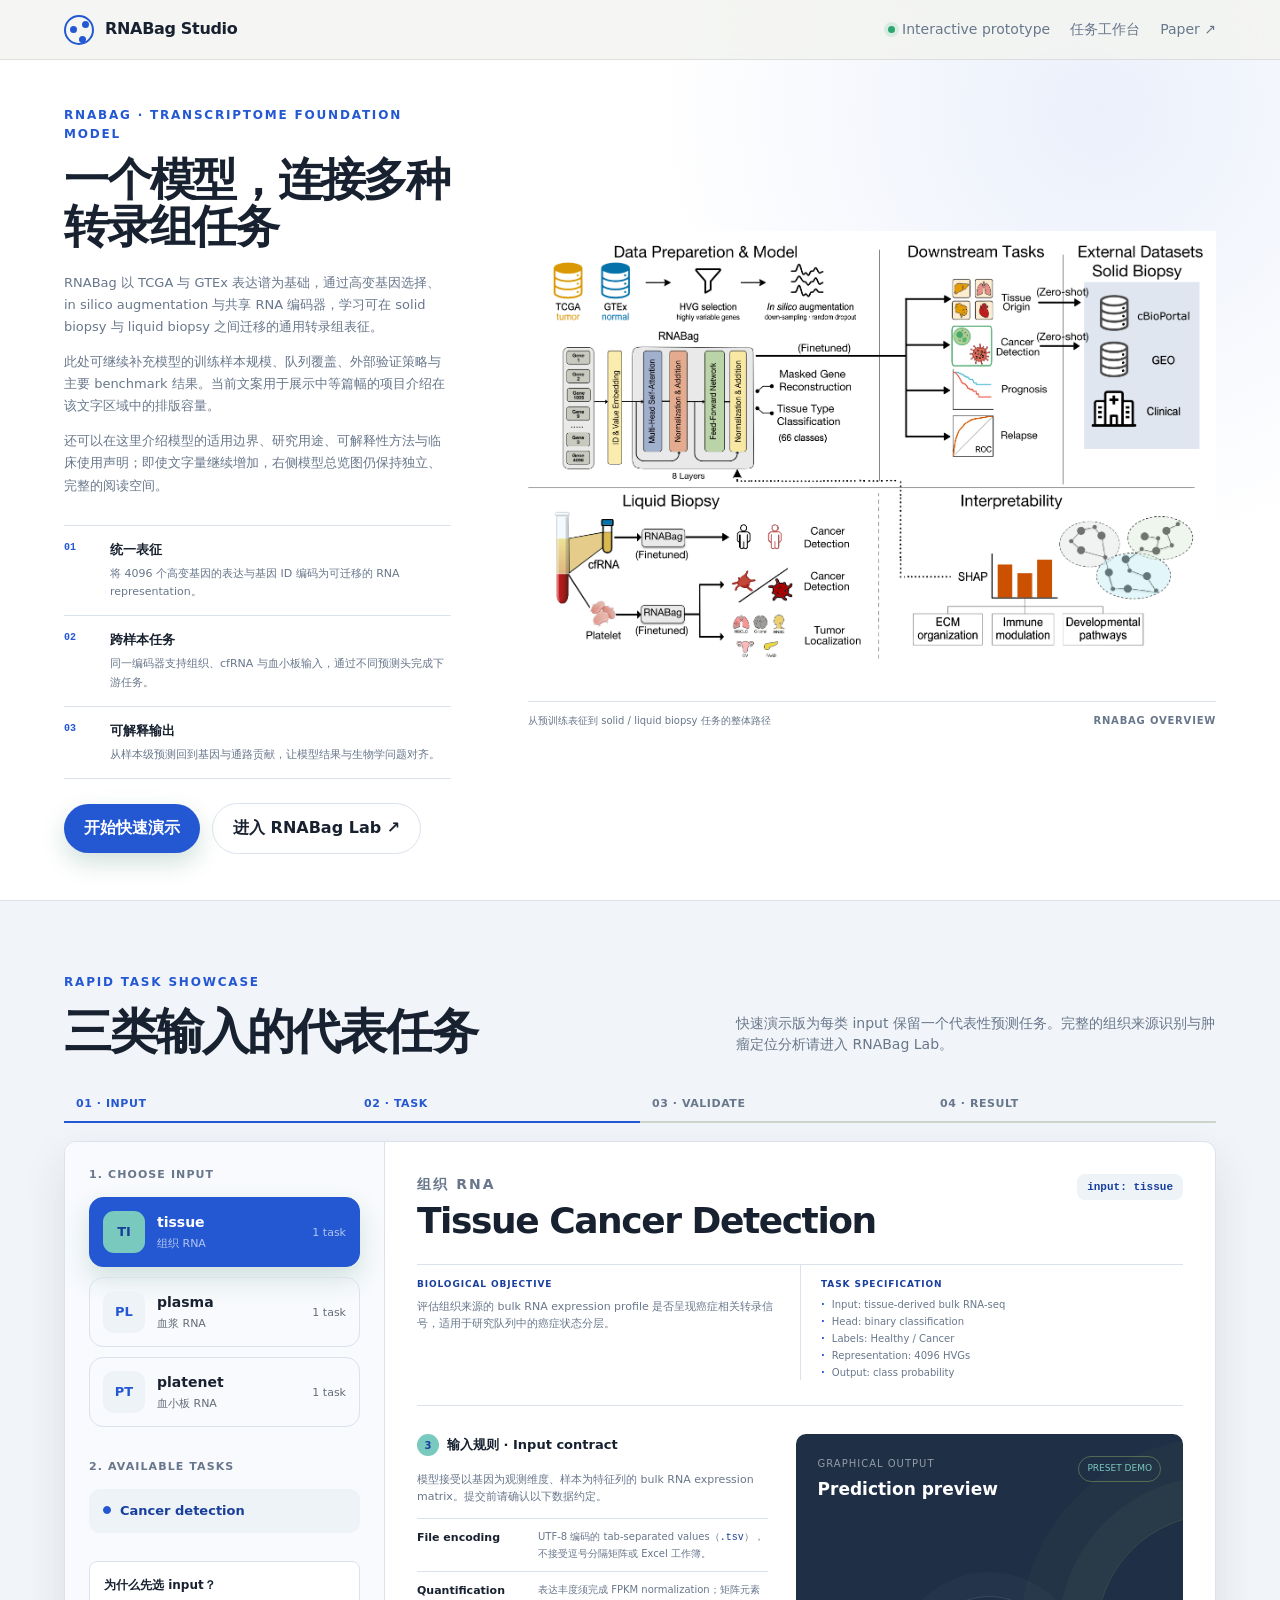
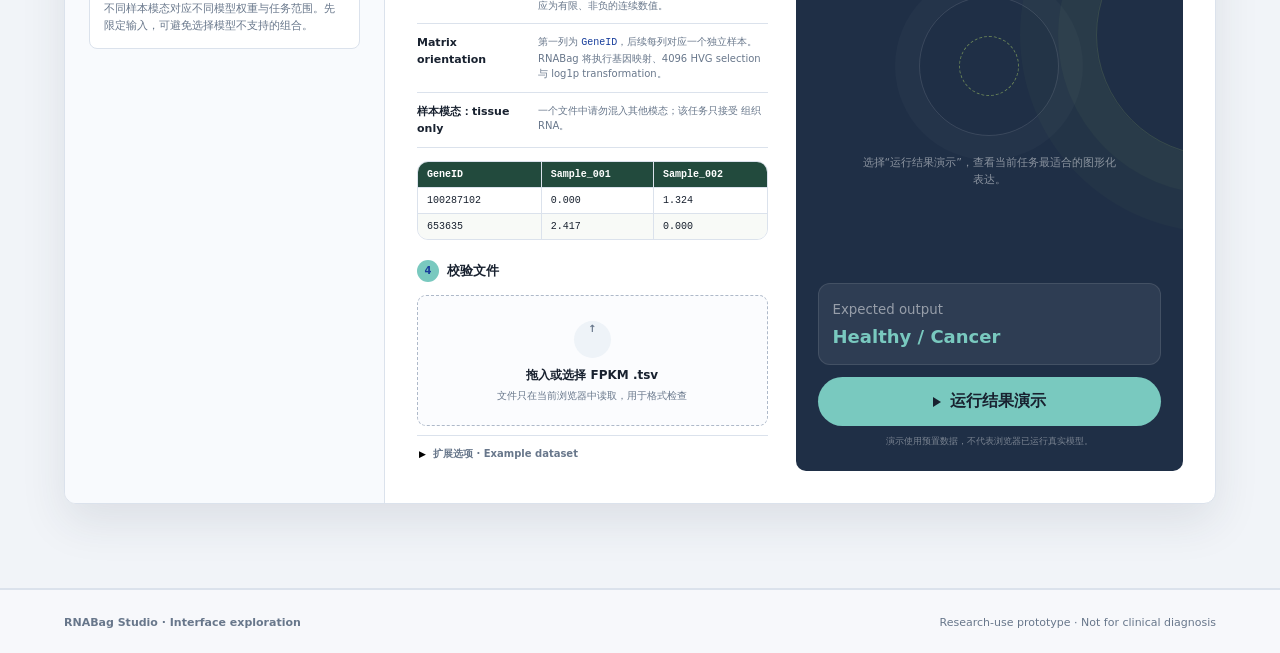
==== commit 3b92a1e6: "feat: publish first RNABag showcase version" ====
--- a/frontend/index2.html
+++ b/frontend/index2.html
@@ -61,44 +61,38 @@
     .status { display: flex; align-items: center; gap: 7px; }
     .status::before { content: ""; width: 7px; height: 7px; border-radius: 50%; background: #2ca66f; box-shadow: 0 0 0 4px rgba(44, 166, 111, .13); }
 
-    .hero {
-      max-width: 1440px;
-      margin: 0 auto;
-      padding: 72px clamp(20px, 5vw, 72px) 56px;
-      display: grid;
-      grid-template-columns: minmax(0, .9fr) minmax(460px, 1.1fr);
-      align-items: center;
-      gap: clamp(48px, 7vw, 100px);
-      min-height: 700px; /* 设置最小高度 */
-    }
     .eyebrow { margin: 0 0 14px; color: var(--green); font-size: 12px; font-weight: 800; letter-spacing: .15em; text-transform: uppercase; }
-    h1 { margin: 0; max-width: 650px; font-size: clamp(44px, 6vw, 76px); line-height: .98; letter-spacing: -.065em; }
-    .hero h1 em { display: inline-block; color: var(--green); font-style: normal; white-space: nowrap; }
-    .lede { margin: 28px 0 30px; max-width: 590px; color: var(--muted); font-size: 17px; }
-    .hero-actions { display: flex; gap: 12px; align-items: center; flex-wrap: wrap; }
+    .overview-actions { display: flex; gap: 12px; align-items: center; flex-wrap: wrap; margin-top: 24px; }
     .button { border: 0; border-radius: 999px; padding: 12px 20px; font-weight: 750; cursor: pointer; text-decoration: none; transition: transform .18s, box-shadow .18s, background .18s; }
     .button:hover { transform: translateY(-2px); }
     .button.primary { color: #fff; background: var(--green); box-shadow: 0 10px 24px rgba(23, 107, 82, .2); }
     .button.primary:hover { background: var(--green-dark); }
     .button.ghost { color: var(--ink); background: transparent; border: 1px solid var(--line); }
 
-    .pipeline-card { background: #1f2f46; color: #fff; padding: 26px; border-radius: 14px; box-shadow: 0 28px 65px rgba(35, 48, 73, .18); overflow: hidden; position: relative; }
-    .pipeline-card::after { content: ""; position: absolute; width: 260px; height: 260px; background: rgba(121, 201, 191, .10); border-radius: 50%; right: -120px; top: -150px; }
-    .pipeline-head { display: flex; justify-content: space-between; color: rgba(255,255,255,.6); font-size: 11px; letter-spacing: .12em; text-transform: uppercase; }
-    .pipeline { margin-top: 28px; display: grid; grid-template-columns: 1fr 28px 1.05fr 28px 1.05fr; align-items: center; gap: 6px; }
-    .p-stack { display: grid; gap: 8px; }
-    .p-node { border: 1px solid rgba(255,255,255,.16); background: rgba(255,255,255,.07); border-radius: 12px; padding: 11px 12px; }
-    .p-node.active { background: var(--lime); color: #18212f; border-color: var(--lime); }
-    .p-node strong, .p-node span { display: block; }
-    .p-node strong { font-size: 12px; }
-    .p-node span { margin-top: 3px; color: inherit; opacity: .65; font-size: 10px; }
-    .p-arrow { color: rgba(255,255,255,.38); text-align: center; }
-    .encoder { text-align: center; padding: 25px 8px; }
-    .encoder-visual { width: 76px; height: 76px; margin: 0 auto 13px; border-radius: 50%; display: grid; place-items: center; background: repeating-radial-gradient(circle, var(--lime) 0 2px, transparent 3px 11px); border: 1px solid rgba(201,240,111,.5); }
-    .encoder-visual::after { content: "RNA"; display: grid; place-items: center; width: 42px; height: 42px; border-radius: 50%; background: var(--lime); color: #18212f; font-size: 10px; font-weight: 900; }
-    .encoder strong { display: block; font-size: 13px; }
-    .encoder span { color: rgba(255,255,255,.55); font-size: 10px; }
-    .pipeline-foot { margin-top: 24px; padding-top: 18px; display: flex; justify-content: space-between; border-top: 1px solid rgba(255,255,255,.12); color: rgba(255,255,255,.58); font-size: 11px; }
+    .model-overview { min-height: calc(100vh - 60px); padding: 32px clamp(20px, 5vw, 72px); display: flex; align-items: center; background: radial-gradient(circle at 86% 6%, rgba(36, 88, 211, .09), transparent 28rem), #fff; }
+    .overview-inner { width: 100%; max-width: 1296px; margin: 0 auto; display: grid; grid-template-columns: minmax(360px, .72fr) minmax(0, 1.28fr); align-items: center; gap: clamp(50px, 6vw, 92px); }
+    .overview-copy h1 { margin: 0; max-width: 720px; font-size: clamp(38px, 3.5vw, 50px); line-height: 1.03; letter-spacing: -.05em; }
+    .overview-body { display: grid; gap: 12px; margin-top: 22px; }
+    .overview-body p { max-width: 680px; margin: 0; color: var(--muted); font-size: 13px; line-height: 1.72; }
+    .overview-placeholder { color: #7f8998; }
+    .overview-points { display: grid; gap: 0; margin-top: 28px; border-top: 1px solid var(--line); }
+    .overview-point { display: grid; grid-template-columns: 34px 1fr; gap: 12px; padding: 14px 0; border-bottom: 1px solid var(--line); }
+    .overview-point > span { color: var(--green); font: 800 10px/1.6 ui-monospace, SFMono-Regular, Consolas, monospace; }
+    .overview-point strong, .overview-point p { display: block; }
+    .overview-point strong { margin-bottom: 5px; font-size: 13px; }
+    .overview-point p { margin: 0; color: var(--muted); font-size: 11px; line-height: 1.65; }
+    .overview-figure { margin: 0; min-width: 0; cursor: zoom-in; border-radius: 8px; transform: scale(1); transition: transform .24s cubic-bezier(.2, .8, .2, 1); will-change: transform; }
+    .overview-figure:hover { transform: scale(1.008); }
+    .overview-figure:focus-visible { outline: 3px solid rgba(36, 88, 211, .35); outline-offset: 6px; }
+    .overview-figure img { display: block; width: 100%; height: auto; background: #fff; }
+    .overview-figure figcaption { display: flex; justify-content: space-between; gap: 24px; margin-top: 12px; padding-top: 11px; color: var(--muted); border-top: 1px solid var(--line); font-size: 10px; }
+    .overview-figure figcaption span:last-child { flex: none; font-weight: 800; letter-spacing: .08em; text-transform: uppercase; }
+
+    body.overview-lightbox-open { overflow: hidden; }
+    .overview-lightbox { position: fixed; inset: 0; z-index: 100; display: grid; place-items: center; padding: 48px; background: rgba(9, 15, 26, .84); cursor: zoom-out; opacity: 0; visibility: hidden; transition: opacity .2s ease, visibility .2s ease; }
+    .overview-lightbox.is-open { opacity: 1; visibility: visible; }
+    .overview-lightbox img { display: block; width: auto; height: auto; max-width: calc(100vw - 96px); max-height: calc(100vh - 96px); object-fit: contain; background: #fff; border-radius: 10px; box-shadow: 0 30px 90px rgba(0, 0, 0, .42); transform: scale(.98); transition: transform .2s ease; }
+    .overview-lightbox.is-open img { transform: scale(1); }
 
     .studio-wrap { background: #f1f4f8; border-top: 1px solid var(--line); border-bottom: 1px solid var(--line); }
     .studio { max-width: 1440px; margin: 0 auto; padding: 72px clamp(20px, 5vw, 72px) 84px; }
@@ -218,7 +212,7 @@
     footer { padding: 24px clamp(20px, 5vw, 72px); display: flex; justify-content: space-between; color: var(--muted); border-top: 1px solid var(--line); font-size: 11px; }
 
     body.lab-mode { min-width: 980px; background: #f1f4f8; }
-    body.lab-mode .nav, body.lab-mode .hero, body.lab-mode footer { display: none; }
+    body.lab-mode .nav, body.lab-mode .model-overview, body.lab-mode footer { display: none; }
     body.lab-mode .studio-wrap { min-height: 100vh; border: 0; }
     body.lab-mode .studio { max-width: none; min-height: 100vh; padding: 18px 28px 22px; }
     body.lab-mode .section-heading { margin-bottom: 12px; }
@@ -291,8 +285,8 @@
       .main-panel { padding-left: 20px; padding-right: 20px; }
     }
     @media (max-width: 1050px) {
-      .hero { grid-template-columns: 1fr; }
-      .pipeline-card { max-width: 760px; }
+      .overview-inner { grid-template-columns: 1fr; }
+      .overview-figure { margin-top: 38px; }
     }
     @media (max-width: 900px) {
       .workspace { grid-template-columns: 250px minmax(0,1fr); }
@@ -301,13 +295,9 @@
     }
     @media (max-width: 760px) {
       .nav-right .status { display: none; }
-      .hero { padding-top: 48px; }
-      h1 { font-size: 45px; }
-      .pipeline { grid-template-columns: 1fr; }
-      .p-arrow { transform: rotate(90deg); }
-      .p-stack { grid-template-columns: repeat(3, 1fr); }
-      .encoder { padding: 10px; }
-      .encoder-visual { width: 60px; height: 60px; }
+      .model-overview { padding-top: 60px; padding-bottom: 64px; }
+      .overview-lightbox { padding: 24px; }
+      .overview-lightbox img { max-width: calc(100vw - 48px); max-height: calc(100vh - 48px); }
       .section-heading { display: block; }
       .section-heading p:last-child { margin-top: 12px; }
       .stepbar { display: none; }
@@ -336,27 +326,27 @@
   </nav>
 
   <main id="top">
-    <section class="hero">
-      <div>
-        <p class="eyebrow">Transcriptome foundation model</p>
-        <h1>三类输入，<br><em>一条清晰路径。</em></h1>
-        <p class="lede">先告诉模型样本来自哪里，再选择该输入支持的任务。输入规则、格式示例与结果含义始终在同一视野内，减少试错。</p>
-        <div class="hero-actions"><a class="button primary" href="#workspace">开始快速演示</a><a class="button ghost" href="ranbag_lab.html">进入 RNABag Lab ↗</a></div>
-      </div>
-      <div class="pipeline-card" aria-label="RNABag 输入到任务的流程图">
-        <div class="pipeline-head"><span>Input → encoder → task</span><span>RNABag / 01</span></div>
-        <div class="pipeline">
-          <div class="p-stack">
-            <div class="p-node active"><strong>tissue</strong><span>组织 RNA</span></div>
-            <div class="p-node"><strong>plasma</strong><span>血浆 RNA</span></div>
-            <div class="p-node"><strong>platenet</strong><span>血小板 RNA</span></div>
+    <section class="model-overview" id="overview" aria-labelledby="overview-title">
+      <div class="overview-inner">
+        <div class="overview-copy">
+          <p class="eyebrow">RNABag · Transcriptome foundation model</p>
+          <h1 id="overview-title">一个模型，连接多种转录组任务</h1>
+          <div class="overview-body">
+            <p>RNABag 以 TCGA 与 GTEx 表达谱为基础，通过高变基因选择、in silico augmentation 与共享 RNA 编码器，学习可在 solid biopsy 与 liquid biopsy 之间迁移的通用转录组表征。</p>
+            <p class="overview-placeholder">此处可继续补充模型的训练样本规模、队列覆盖、外部验证策略与主要 benchmark 结果。当前文案用于展示中等篇幅的项目介绍在该文字区域中的排版容量。</p>
+            <p class="overview-placeholder">还可以在这里介绍模型的适用边界、研究用途、可解释性方法与临床使用声明；即使文字量继续增加，右侧模型总览图仍保持独立、完整的阅读空间。</p>
           </div>
-          <div class="p-arrow">→</div>
-          <div class="encoder"><div class="encoder-visual"></div><strong>Shared encoder</strong><span>4096 HVG representation</span></div>
-          <div class="p-arrow">→</div>
-          <div class="p-stack"><div class="p-node"><strong>Cancer detection</strong><span>Binary classification</span></div><div class="p-node"><strong>Origin</strong><span>36 tissue classes</span></div><div class="p-node"><strong>Localization</strong><span>5 tumor origins</span></div></div>
+          <div class="overview-points">
+            <div class="overview-point"><span>01</span><div><strong>统一表征</strong><p>将 4096 个高变基因的表达与基因 ID 编码为可迁移的 RNA representation。</p></div></div>
+            <div class="overview-point"><span>02</span><div><strong>跨样本任务</strong><p>同一编码器支持组织、cfRNA 与血小板输入，通过不同预测头完成下游任务。</p></div></div>
+            <div class="overview-point"><span>03</span><div><strong>可解释输出</strong><p>从样本级预测回到基因与通路贡献，让模型结果与生物学问题对齐。</p></div></div>
+          </div>
+          <div class="overview-actions"><a class="button primary" href="#workspace">开始快速演示</a><a class="button ghost" href="ranbag_lab.html">进入 RNABag Lab ↗</a></div>
         </div>
-        <div class="pipeline-foot"><span>FPKM normalized TSV</span><span>5 downstream tasks</span></div>
+        <figure class="overview-figure" role="button" tabindex="0" aria-label="放大 RNABag 模型总览图">
+          <img src="../asset/overview.png" alt="RNABag 数据准备、模型架构、下游任务、外部数据集、液体活检与可解释性总览">
+          <figcaption><span>从预训练表征到 solid / liquid biopsy 任务的整体路径</span><span>RNABag overview</span></figcaption>
+        </figure>
       </div>
     </section>
 
@@ -417,10 +407,15 @@
 
   </main>
 
+  <div class="overview-lightbox" id="overview-lightbox" role="dialog" aria-modal="true" aria-label="RNABag 模型总览放大图" aria-hidden="true">
+    <img src="../asset/overview.png" alt="RNABag 数据准备、模型架构、下游任务、外部数据集、液体活检与可解释性总览放大图">
+  </div>
+
   <footer><strong>RNABag Studio · Interface exploration</strong><span>Research-use prototype · Not for clinical diagnosis</span></footer>
 
   <script>
-    const isLab = new URLSearchParams(window.location.search).get("mode") === "lab";
+    const pageParams = new URLSearchParams(window.location.search);
+    const isLab = pageParams.get("mode") === "lab";
     if (isLab) document.body.classList.add("lab-mode");
 
     const sampleData = {
@@ -538,6 +533,33 @@
     ["dragleave", "drop"].forEach(name => dropzone.addEventListener(name, event => { event.preventDefault(); dropzone.classList.remove("drag"); }));
     dropzone.addEventListener("drop", event => event.dataTransfer.files[0] && validateFile(event.dataTransfer.files[0]));
     $("#run-demo").addEventListener("click", runDemo);
+    const overviewFigure = document.querySelector(".overview-figure");
+    const overviewLightbox = document.querySelector("#overview-lightbox");
+
+    function openOverviewLightbox() {
+      overviewLightbox.classList.add("is-open");
+      overviewLightbox.setAttribute("aria-hidden", "false");
+      document.body.classList.add("overview-lightbox-open");
+    }
+
+    function closeOverviewLightbox() {
+      overviewLightbox.classList.remove("is-open");
+      overviewLightbox.setAttribute("aria-hidden", "true");
+      document.body.classList.remove("overview-lightbox-open");
+      overviewFigure.focus({ preventScroll: true });
+    }
+
+    overviewFigure.addEventListener("click", openOverviewLightbox);
+    overviewFigure.addEventListener("keydown", event => {
+      if (event.key === "Enter" || event.key === " ") {
+        event.preventDefault();
+        openOverviewLightbox();
+      }
+    });
+    overviewLightbox.addEventListener("click", closeOverviewLightbox);
+    document.addEventListener("keydown", event => {
+      if (event.key === "Escape" && overviewLightbox.classList.contains("is-open")) closeOverviewLightbox();
+    });
     document.querySelectorAll('a[href="#workspace"]').forEach(link => link.addEventListener("click", event => {
       const workspace = document.querySelector(".workspace");
       if (!workspace || isLab) return;
